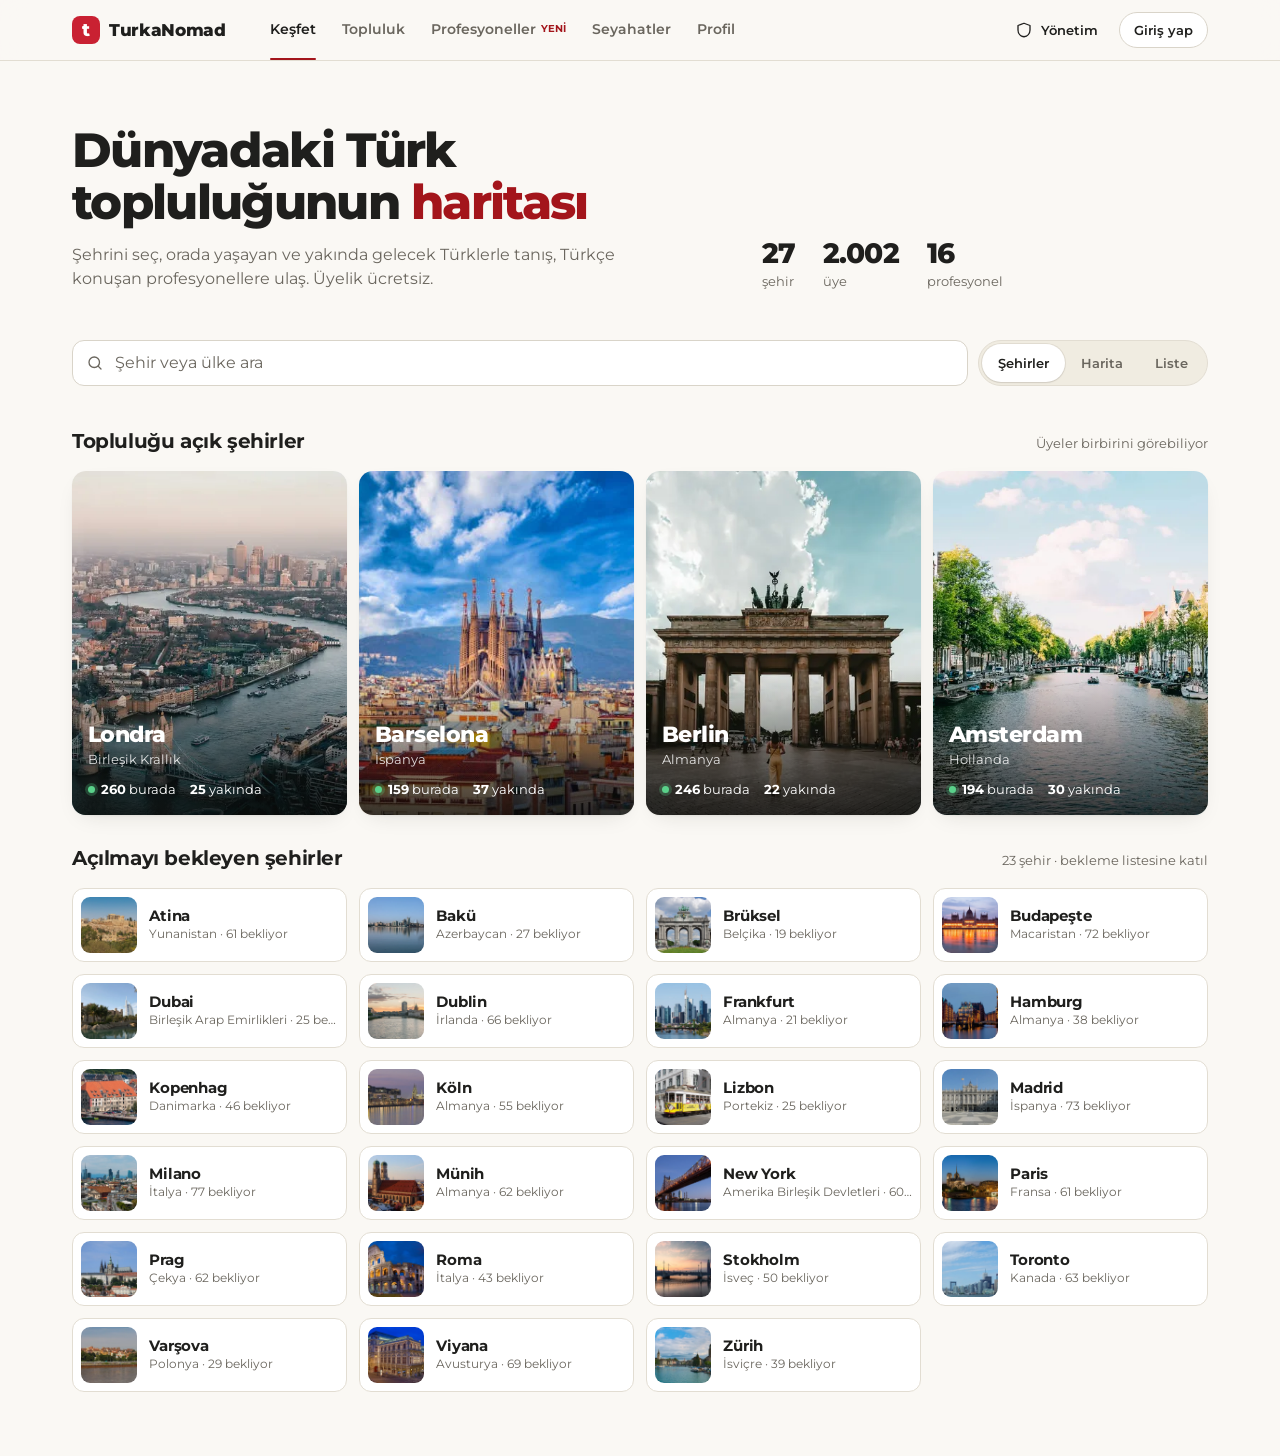
==== demos/turkanomad-com/index.html @ 0848f8f9 "turkanomad.com: polished demo with Profesyoneller tab and Yönetim panel Recaptured the live site (it" ====
<!doctype html>
<html lang="tr">
<head>
<meta charset="UTF-8">
<meta name="viewport" content="width=device-width,initial-scale=1,viewport-fit=cover">
<title>TurkaNomad Demo</title>
<meta name="description" content="Şehrini seç, orada yaşayan ve yakında gelecek Türklerle tanış, Türkçe konuşan profesyonellere ulaş. Üyelik ücretsiz.">
<meta name="theme-color" content="#faf8f4">
<link rel="icon" href="data:image/svg+xml,%3Csvg xmlns='http://www.w3.org/2000/svg' viewBox='0 0 64 64'%3E%3Crect width='64' height='64' rx='16' fill='%23c92132'/%3E%3Ctext x='32' y='47' text-anchor='middle' font-family='Montserrat,Arial,sans-serif' font-weight='800' font-size='44' fill='%23fff'%3Et%3C/text%3E%3C/svg%3E">
<link rel="preconnect" href="https://fonts.googleapis.com">
<link rel="preconnect" href="https://fonts.gstatic.com" crossorigin>
<link href="https://fonts.googleapis.com/css2?family=Montserrat:wght@400;500;600;700;800&display=swap" rel="stylesheet">
<style>
:root{
  --paper:#faf8f4; --paper-2:#f3f0e8; --card:#ffffff; --ink:#1f1f1d; --ink-2:#3a3833;
  --muted:#6a665e; --rule:#e2ddd2; --rule-2:#d9d4c9; --tint:#f0ece1;
  --red:#a3151b; --red-d:#86100f; --red-mark:#c92132; --red-tint:#f7e7e4;
  --ok:#1f6b45; --ok-tint:#e3f1e8; --warn:#8a5a00; --warn-tint:#f8eed6;
  --ease:cubic-bezier(.23,1,.32,1); --r:14px; --r-s:10px;
  --safe-b:env(safe-area-inset-bottom,0px); --safe-t:env(safe-area-inset-top,0px);
  --shadow:0 1px 2px rgba(31,31,29,.05),0 8px 24px -12px rgba(31,31,29,.18);
  color-scheme:light;
}
@media (prefers-color-scheme:dark){:root:not([data-theme="light"]){
  --paper:#171614; --paper-2:#1f1d1a; --card:#232120; --ink:#f3f0e8; --ink-2:#d9d4c9;
  --muted:#a8a296; --rule:#33302b; --rule-2:#403c36; --tint:#2a2723;
  --red:#e2505a; --red-d:#f06a73; --red-mark:#c92132; --red-tint:#3a1d1e;
  --ok:#6fc496; --ok-tint:#1d2e24; --warn:#e4b45a; --warn-tint:#33291a;
  --shadow:0 1px 2px rgba(0,0,0,.3),0 8px 24px -12px rgba(0,0,0,.6); color-scheme:dark;}}
:root[data-theme="dark"]{
  --paper:#171614; --paper-2:#1f1d1a; --card:#232120; --ink:#f3f0e8; --ink-2:#d9d4c9;
  --muted:#a8a296; --rule:#33302b; --rule-2:#403c36; --tint:#2a2723;
  --red:#e2505a; --red-d:#f06a73; --red-tint:#3a1d1e;
  --ok:#6fc496; --ok-tint:#1d2e24; --warn:#e4b45a; --warn-tint:#33291a;
  --shadow:0 1px 2px rgba(0,0,0,.3),0 8px 24px -12px rgba(0,0,0,.6); color-scheme:dark;}

*{box-sizing:border-box}
html{-webkit-text-size-adjust:100%;scroll-padding-top:80px}
body{margin:0;font-family:Montserrat,system-ui,-apple-system,"Segoe UI",sans-serif;font-size:15px;line-height:1.55;
  background:var(--paper);color:var(--ink);-webkit-tap-highlight-color:transparent;font-feature-settings:"tnum" 0}
h1,h2,h3,p,ul,dl,dd,figure{margin:0}
ul{padding:0;list-style:none}
a{color:inherit}
img{display:block;max-width:100%}
button,input,select,textarea{font:inherit;color:inherit}
::selection{background:var(--red);color:#fff}
:focus-visible{outline:2px solid var(--ink);outline-offset:3px;border-radius:6px}
.num{font-variant-numeric:tabular-nums}
.vh{position:absolute!important;width:1px;height:1px;overflow:hidden;clip:rect(0 0 0 0);white-space:nowrap}
.skip{position:absolute;left:8px;top:-60px;background:var(--ink);color:var(--paper);padding:10px 14px;z-index:99;border-radius:8px}
.skip:focus{top:8px}
.wrap{max-width:1200px;margin-inline:auto;padding-inline:16px}
@media (min-width:768px){.wrap{padding-inline:32px}}

/* ---------- top bar ---------- */
.top{position:sticky;top:0;z-index:20;background:color-mix(in srgb,var(--paper) 88%,transparent);
  backdrop-filter:saturate(1.4) blur(12px);-webkit-backdrop-filter:saturate(1.4) blur(12px);border-bottom:1px solid var(--rule);padding-top:var(--safe-t)}
.top .wrap{display:flex;align-items:center;gap:12px;min-height:60px}
.logo{display:flex;align-items:center;gap:9px;text-decoration:none;font-weight:800;letter-spacing:-.02em;font-size:17px}
.mk{display:inline-grid;place-items:center;width:28px;height:28px;border-radius:8px;background:var(--red-mark);color:#fff;font-weight:800;font-size:18px;line-height:1}
.dt-nav{display:none;gap:2px;margin-left:20px}
.dt-nav a{position:relative;padding:8px 12px;text-decoration:none;font-weight:600;font-size:14px;color:var(--muted);border-radius:8px;transition:color .15s,background-color .15s}
.dt-nav a:hover{color:var(--ink);background:var(--tint)}
.dt-nav a.on{color:var(--ink)}
.dt-nav a.on::after{content:"";position:absolute;left:12px;right:12px;bottom:-11px;height:2px;background:var(--red);border-radius:2px}
.dt-nav .new{font-size:10px;font-weight:700;color:var(--red);margin-left:5px;vertical-align:2px}
.top-r{margin-left:auto;display:flex;align-items:center;gap:6px}
@media (min-width:900px){.dt-nav{display:flex}}

/* ---------- buttons ---------- */
.btn{display:inline-flex;align-items:center;justify-content:center;gap:8px;min-height:44px;padding:0 18px;border-radius:999px;
  border:1px solid var(--rule-2);background:var(--card);color:var(--ink);font-weight:600;font-size:14px;text-decoration:none;cursor:pointer;
  transition:transform .16s var(--ease),background-color .15s,border-color .15s,box-shadow .15s;user-select:none;-webkit-user-select:none}
.btn:hover{border-color:var(--ink)}
.btn:active{transform:scale(.97)}
.btn.primary{background:var(--red);border-color:var(--red);color:#fff}
.btn.primary:hover{background:var(--red-d);border-color:var(--red-d)}
.btn.dark{background:var(--ink);border-color:var(--ink);color:var(--paper)}
.btn.ghost{background:transparent;border-color:transparent}
.btn.ghost:hover{background:var(--tint)}
.btn.sm{min-height:36px;padding:0 14px;font-size:13px}
.btn[disabled]{opacity:.5;pointer-events:none}
.btn svg{width:18px;height:18px;flex:none}
.ic{width:20px;height:20px;fill:none;stroke:currentColor;stroke-width:1.75;stroke-linecap:round;stroke-linejoin:round;flex:none}
.link{color:var(--red);font-weight:600;text-decoration:underline;text-decoration-thickness:1px;text-underline-offset:3px}
.admin-pill{display:none}
@media (min-width:600px){.admin-pill{display:inline-flex}}

/* ---------- views ---------- */
main{min-height:calc(100dvh - 60px);padding-bottom:calc(88px + var(--safe-b))}
@media (min-width:900px){main{padding-bottom:64px}}
.view{animation:viewIn .24s var(--ease) both}
@keyframes viewIn{from{opacity:0;transform:translateY(6px)}to{opacity:1;transform:none}}

/* ---------- Keşfet ---------- */
.intro{padding:28px 0 16px}
.intro h1{font-size:clamp(28px,4.4vw,48px);line-height:1.08;letter-spacing:-.035em;font-weight:800;max-width:16ch;text-wrap:balance}
.intro h1 em{font-style:normal;color:var(--red)}
.intro p{margin-top:14px;color:var(--muted);font-size:16px;max-width:52ch}
.intro-row{display:grid;gap:20px;align-items:end}
@media (min-width:900px){.intro{padding:64px 0 36px}.intro-row{grid-template-columns:1.2fr .8fr}}
.stats{display:flex;gap:28px;flex-wrap:wrap}
.stat b{display:block;font-size:28px;font-weight:800;letter-spacing:-.03em;font-variant-numeric:tabular-nums;line-height:1.1}
.stat span{font-size:13px;color:var(--muted)}
.toolbar{position:sticky;top:calc(60px + var(--safe-t));z-index:10;background:var(--paper);padding:12px 0;display:flex;gap:10px;align-items:center;flex-wrap:wrap}
.search{position:relative;flex:1 1 280px}
.search .ic{position:absolute;left:14px;top:50%;transform:translateY(-50%);color:var(--muted);width:18px;height:18px}
.search input,.field input,.field select,.field textarea,.select{width:100%;min-height:46px;border:1px solid var(--rule-2);background:var(--card);border-radius:12px;padding:0 14px;font-size:16px;transition:border-color .15s,box-shadow .15s}
.search input{padding-left:42px}
.search input:focus,.field input:focus,.field select:focus,.field textarea:focus,.select:focus{outline:none;border-color:var(--ink);box-shadow:0 0 0 3px color-mix(in srgb,var(--ink) 12%,transparent)}
.search input::placeholder,.field ::placeholder{color:var(--muted)}
.seg{display:inline-flex;padding:3px;background:var(--tint);border-radius:999px;border:1px solid var(--rule)}
.seg button{border:0;background:transparent;min-height:38px;padding:0 16px;border-radius:999px;font-weight:600;font-size:13px;color:var(--muted);cursor:pointer;transition:color .15s}
.seg button[aria-pressed="true"]{background:var(--card);color:var(--ink);box-shadow:0 1px 2px rgba(0,0,0,.08),0 0 0 1px var(--rule)}
.sec-h{display:flex;flex-wrap:wrap;align-items:baseline;justify-content:space-between;gap:12px;margin:28px 0 14px}
.sec-h h2{font-size:20px;font-weight:700;letter-spacing:-.02em}
.sec-h p{color:var(--muted);font-size:13px}

.grid-open{display:grid;gap:12px;grid-template-columns:repeat(2,minmax(0,1fr))}
@media (max-width:599px){.city h3{font-size:18px}.city .cap{padding:40px 12px 12px}.city .cnt{gap:10px;font-size:12px}}
@media (min-width:1024px){.grid-open{grid-template-columns:repeat(4,1fr)}}
.city{position:relative;display:block;text-decoration:none;border-radius:var(--r);overflow:hidden;background:var(--card);
  box-shadow:var(--shadow);transition:transform .22s var(--ease),box-shadow .22s var(--ease)}
.city .ph{aspect-ratio:4/5;overflow:hidden;background:var(--tint)}
.city img{width:100%;height:100%;object-fit:cover;transition:transform .5s var(--ease)}
.city .cap{position:absolute;inset:auto 0 0 0;padding:56px 16px 16px;color:#fff;
  background:linear-gradient(to top,rgba(10,10,9,.78),rgba(10,10,9,0))}
.city h3{font-size:22px;font-weight:800;letter-spacing:-.025em;line-height:1.1}
.city .cc{font-size:13px;opacity:.85;margin-top:2px}
.city .cnt{display:flex;gap:14px;margin-top:10px;font-size:13px;font-variant-numeric:tabular-nums}
.city .cnt b{font-weight:700}
.dot{display:inline-block;width:7px;height:7px;border-radius:50%;background:#5ad18a;margin-right:6px;vertical-align:1px;box-shadow:0 0 0 3px rgba(90,209,138,.25)}
@media (hover:hover) and (pointer:fine){
  .city:hover{transform:translateY(-2px);box-shadow:0 2px 4px rgba(31,31,29,.06),0 18px 36px -16px rgba(31,31,29,.35)}
  .city:hover img{transform:scale(1.03)}}

.grid-more{display:grid;gap:12px;grid-template-columns:repeat(2,minmax(0,1fr))}
@media (max-width:599px){.grid-more{grid-template-columns:minmax(0,1fr)}}
@media (min-width:768px){.grid-more{grid-template-columns:repeat(3,minmax(0,1fr))}}
@media (min-width:1024px){.grid-more{grid-template-columns:repeat(4,1fr)}}
.mini{display:flex;align-items:center;gap:12px;padding:8px;border-radius:12px;text-decoration:none;background:var(--card);border:1px solid var(--rule);
  transition:border-color .15s,transform .2s var(--ease)}
.mini img{width:56px;height:56px;border-radius:9px;object-fit:cover;flex:none;background:var(--tint)}
.mini b{display:block;font-weight:700;font-size:15px;letter-spacing:-.01em;line-height:1.2}
.mini>div>span{font-size:12px;color:var(--muted);display:block;white-space:nowrap;overflow:hidden;text-overflow:ellipsis}
.mini>div{min-width:0}
@media (hover:hover){.mini:hover{border-color:var(--ink);transform:translateY(-1px)}}
.list-table{width:100%;border-collapse:collapse;font-size:14px}
.list-table th{text-align:left;font-size:12px;color:var(--muted);font-weight:600;padding:10px 12px;border-bottom:1px solid var(--rule)}
.list-table td{padding:12px;border-bottom:1px solid var(--rule);font-variant-numeric:tabular-nums}
.list-table tr[data-href]{cursor:pointer}
.list-table tr[data-href]:hover td{background:var(--tint)}
.mapbox{border-radius:var(--r);border:1px solid var(--rule);background:var(--card);overflow:hidden}
.mapbox svg{width:100%;height:auto;display:block}
.mapbox .pin{cursor:pointer}
.mapbox .pin circle{transition:r .15s}
.empty{padding:40px 24px;text-align:center;border:1px dashed var(--rule-2);border-radius:var(--r);color:var(--muted)}
.empty strong{color:var(--ink);display:block;margin-bottom:6px;font-size:16px}
.empty .btn{margin-top:16px}

/* ---------- City page ---------- */
.back{display:inline-flex;align-items:center;gap:4px;min-height:44px;margin:12px 0 0 -8px;padding:0 8px;border:0;background:none;font-weight:600;cursor:pointer;text-decoration:none;border-radius:8px}
.back:hover{background:var(--tint)}
.c-hero{position:relative;border-radius:var(--r);overflow:hidden;margin-top:8px;aspect-ratio:16/9;max-height:340px;width:100%;background:var(--tint)}
@media (max-width:599px){.c-hero{aspect-ratio:4/3}}
.c-hero img{width:100%;height:100%;object-fit:cover}
.c-hero .cap{position:absolute;inset:auto 0 0 0;padding:72px 20px 20px;color:#fff;background:linear-gradient(to top,rgba(10,10,9,.8),rgba(10,10,9,0))}
.c-hero h1{font-size:clamp(30px,5vw,52px);font-weight:800;letter-spacing:-.035em;line-height:1}
.c-hero p{opacity:.88;margin-top:6px}
.tabs{display:flex;gap:4px;border-bottom:1px solid var(--rule);margin-top:20px;overflow-x:auto;scrollbar-width:none}
.tabs::-webkit-scrollbar{display:none}
.tabs a{position:relative;padding:12px 14px;text-decoration:none;font-weight:600;font-size:14px;color:var(--muted);white-space:nowrap}
.tabs a[aria-current="page"]{color:var(--ink)}
.tabs a[aria-current="page"]::after{content:"";position:absolute;left:14px;right:14px;bottom:-1px;height:2px;background:var(--red)}
.cols{display:grid;gap:24px;margin-top:24px}
@media (min-width:900px){.cols{grid-template-columns:1fr 340px;align-items:start}}
.panel{background:var(--card);border:1px solid var(--rule);border-radius:var(--r);padding:20px}
.panel h2{font-size:17px;font-weight:700;letter-spacing:-.015em;margin-bottom:12px}
.kv{display:grid;grid-template-columns:1fr 1fr;gap:12px}
.kv div{background:var(--paper-2);border-radius:var(--r-s);padding:14px}
.kv b{display:block;font-size:26px;font-weight:800;letter-spacing:-.03em;font-variant-numeric:tabular-nums;line-height:1.1}
.kv span{font-size:12px;color:var(--muted)}
.note{font-size:13px;color:var(--muted);margin-top:12px}

/* ---------- Professionals ---------- */
.p-head{display:grid;gap:16px;padding:32px 0 8px;align-items:end}
@media (min-width:900px){.p-head{grid-template-columns:1fr auto;padding-top:48px}}
.p-head h1{font-size:clamp(28px,4vw,40px);font-weight:800;letter-spacing:-.035em;line-height:1.08;text-wrap:balance}
.p-head p{color:var(--muted);margin-top:10px;max-width:56ch}
.filters{display:grid;gap:10px;grid-template-columns:1fr;padding:16px 0 8px;background:var(--paper);z-index:9}
@media (min-width:768px){.filters{grid-template-columns:220px 1fr;position:sticky;top:calc(60px + var(--safe-t))}}
.select{appearance:none;-webkit-appearance:none;padding-right:40px;cursor:pointer;
  background-image:url("data:image/svg+xml,%3Csvg xmlns='http://www.w3.org/2000/svg' width='20' height='20' viewBox='0 0 24 24' fill='none' stroke='%236a665e' stroke-width='2' stroke-linecap='round'%3E%3Cpath d='m6 9 6 6 6-6'/%3E%3C/svg%3E");
  background-repeat:no-repeat;background-position:right 12px center}
.chips{display:flex;gap:8px;overflow-x:auto;padding:4px 0 10px;scrollbar-width:none;overscroll-behavior-x:contain}
.chips::-webkit-scrollbar{display:none}
.chip{flex:none;min-height:36px;padding:0 14px;border-radius:999px;border:1px solid var(--rule-2);background:var(--card);font-weight:600;font-size:13px;cursor:pointer;color:var(--ink-2);transition:background-color .15s,color .15s,border-color .15s,transform .16s var(--ease)}
.chip:active{transform:scale(.96)}
.chip[aria-pressed="true"]{background:var(--ink);color:var(--paper);border-color:var(--ink)}
.chip .n{opacity:.6;margin-left:4px;font-variant-numeric:tabular-nums}
.result-meta{font-size:13px;color:var(--muted);margin:6px 0 14px}
.pros{display:grid;gap:12px;grid-template-columns:1fr}
@media (min-width:768px){.pros{grid-template-columns:1fr 1fr}}
@media (min-width:1100px){.pros{grid-template-columns:repeat(3,1fr)}}
.pro{display:flex;flex-direction:column;gap:12px;background:var(--card);border:1px solid var(--rule);border-radius:var(--r);padding:18px;
  transition:border-color .15s,transform .22s var(--ease),box-shadow .22s var(--ease);animation:proIn .28s var(--ease) both}
@keyframes proIn{from{opacity:0;transform:translateY(8px)}to{opacity:1;transform:none}}
@media (hover:hover){.pro:hover{border-color:var(--rule-2);transform:translateY(-2px);box-shadow:var(--shadow)}}
.pro-top{display:flex;gap:12px;align-items:flex-start}
.av{width:48px;height:48px;border-radius:50%;flex:none;display:grid;place-items:center;font-weight:700;font-size:16px;color:var(--ink);background:var(--tint);letter-spacing:-.02em}
.pro h3{font-size:16px;font-weight:700;letter-spacing:-.015em;line-height:1.25;overflow-wrap:anywhere}
.pro .cat{font-size:13px;color:var(--muted)}
.badge{display:inline-flex;align-items:center;gap:4px;font-size:11px;font-weight:700;padding:3px 8px;border-radius:999px;background:var(--ok-tint);color:var(--ok);white-space:nowrap}
.badge.warn{background:var(--warn-tint);color:var(--warn)}
.badge.red{background:var(--red-tint);color:var(--red)}
.badge.grey{background:var(--tint);color:var(--muted)}
.badge svg{width:12px;height:12px}
.pro p.hl{font-size:14px;color:var(--ink-2);display:-webkit-box;-webkit-line-clamp:3;-webkit-box-orient:vertical;overflow:hidden;overflow-wrap:anywhere}
.tags{display:flex;flex-wrap:wrap;gap:6px}
.tag{font-size:12px;padding:3px 9px;border-radius:999px;background:var(--paper-2);color:var(--ink-2);border:1px solid var(--rule)}
.pro-foot{display:flex;gap:8px;margin-top:auto;padding-top:4px;flex-wrap:wrap}
.cta-band{margin-top:32px;display:grid;gap:16px;align-items:center;padding:24px;border-radius:var(--r);background:var(--ink);color:var(--paper)}
.cta-band h2{font-size:22px;font-weight:800;letter-spacing:-.025em}
.cta-band p{opacity:.75;margin-top:6px;max-width:52ch}
@media (min-width:768px){.cta-band{grid-template-columns:1fr auto;padding:32px}}

/* ---------- Form ---------- */
.form-wrap{max-width:720px;margin:0 auto}
.form-wrap h1{font-size:clamp(26px,3.6vw,36px);font-weight:800;letter-spacing:-.03em;line-height:1.1;margin-top:8px}
.form-wrap>p{color:var(--muted);margin-top:8px}
.steps{display:flex;gap:6px;margin:20px 0}
.steps i{height:4px;flex:1;border-radius:4px;background:var(--rule);overflow:hidden;position:relative}
.steps i::after{content:"";position:absolute;inset:0;background:var(--red);transform:scaleX(0);transform-origin:left;transition:transform .35s var(--ease)}
.steps i.on::after{transform:scaleX(1)}
form.card{background:var(--card);border:1px solid var(--rule);border-radius:var(--r);padding:20px;display:grid;gap:16px}
@media (min-width:768px){form.card{padding:28px;grid-template-columns:1fr 1fr}}
.field{display:grid;gap:6px}
.field.full{grid-column:1/-1}
.field label,.field legend{font-weight:600;font-size:14px}
.field .hint{font-size:12px;color:var(--muted)}
.field textarea{min-height:96px;padding:12px 14px;resize:vertical;line-height:1.5}
.field .count{font-size:12px;color:var(--muted);text-align:right;font-variant-numeric:tabular-nums}
.field input:user-invalid,.field select:user-invalid,.field textarea:user-invalid{border-color:var(--red)}
.err{font-size:12px;color:var(--red);font-weight:600;display:none}
.field input:user-invalid~.err,.field textarea:user-invalid~.err,.field select:user-invalid~.err{display:block}
fieldset{border:0;padding:0;margin:0}
.check{display:flex;gap:10px;align-items:flex-start;font-size:14px;cursor:pointer}
.check input{width:20px;height:20px;margin:1px 0 0;accent-color:var(--red);flex:none}
.langs{display:flex;flex-wrap:wrap;gap:8px}
.langs label{position:relative}
.langs input{position:absolute;opacity:0;pointer-events:none}
.langs span{display:inline-flex;min-height:36px;align-items:center;padding:0 14px;border-radius:999px;border:1px solid var(--rule-2);font-size:13px;font-weight:600;cursor:pointer;transition:background-color .15s,color .15s}
.langs input:checked+span{background:var(--ink);color:var(--paper);border-color:var(--ink)}
.langs input:focus-visible+span{outline:2px solid var(--ink);outline-offset:2px}
.form-actions{grid-column:1/-1;display:flex;gap:10px;justify-content:space-between;align-items:center;flex-wrap:wrap;border-top:1px solid var(--rule);padding-top:16px}
.done{text-align:center;padding:40px 20px}
.done .tick{width:64px;height:64px;border-radius:50%;background:var(--ok-tint);color:var(--ok);display:grid;place-items:center;margin:0 auto 16px;animation:pop .4s var(--ease) both}
.done .tick svg{width:30px;height:30px}
@keyframes pop{from{transform:scale(.6);opacity:0}to{transform:none;opacity:1}}

/* ---------- Admin ---------- */
.adm{display:grid;gap:0;min-height:calc(100dvh - 60px);grid-template-columns:minmax(0,1fr)}
@media (min-width:900px){.adm{grid-template-columns:240px minmax(0,1fr)}}
.adm-side{border-right:1px solid var(--rule);padding:20px 12px;background:var(--paper-2)}
.adm-side h2{font-size:12px;font-weight:700;color:var(--muted);padding:0 12px 10px}
.adm-side nav{display:flex;flex-direction:column;gap:2px}
.adm-side a{display:flex;align-items:center;gap:10px;padding:9px 12px;border-radius:9px;text-decoration:none;font-weight:600;font-size:14px;color:var(--ink-2);transition:background-color .15s}
.adm-side a:hover{background:var(--tint)}
.adm-side a[aria-current="page"]{background:var(--card);color:var(--ink);box-shadow:0 0 0 1px var(--rule)}
.adm-side a .ic{width:18px;height:18px;color:var(--muted)}
.adm-side a .cnt{margin-left:auto;font-size:11px;font-weight:700;background:var(--red);color:#fff;border-radius:999px;padding:1px 7px;font-variant-numeric:tabular-nums}
@media (max-width:899px){
  .adm-side{border-right:0;border-bottom:1px solid var(--rule);padding:8px 0}
  .adm-side h2{display:none}
  .adm-side nav{flex-direction:row;overflow-x:auto;padding:0 12px;scrollbar-width:none}
  .adm-side nav::-webkit-scrollbar{display:none}
  .adm-side a{white-space:nowrap;flex:none}}
.adm-main{padding:24px 16px 48px;min-width:0;width:100%;max-width:1180px}
@media (min-width:900px){.adm-main{padding:32px 40px 64px}}
.adm-main>header{display:flex;justify-content:space-between;align-items:flex-end;gap:12px;flex-wrap:wrap;margin-bottom:20px}
.adm-main h1{font-size:26px;font-weight:800;letter-spacing:-.03em}
.adm-main header p{color:var(--muted);font-size:14px;margin-top:4px}
.kpis{display:grid;gap:12px;grid-template-columns:1fr 1fr;margin-bottom:24px}
@media (min-width:1100px){.kpis{grid-template-columns:repeat(4,1fr)}}
.kpi{background:var(--card);border:1px solid var(--rule);border-radius:var(--r);padding:16px;text-decoration:none;display:block;transition:border-color .15s}
a.kpi:hover{border-color:var(--ink)}
.kpi span{font-size:13px;color:var(--muted);font-weight:600}
.kpi b{display:block;font-size:30px;font-weight:800;letter-spacing:-.03em;font-variant-numeric:tabular-nums;margin-top:4px;line-height:1.1}
.kpi small{font-size:12px;color:var(--muted)}
.kpi.alert b{color:var(--red)}
.tbl-wrap{background:var(--card);border:1px solid var(--rule);border-radius:var(--r);overflow:auto}
.tbl{width:100%;border-collapse:collapse;font-size:14px;min-width:640px}
.tbl th{text-align:left;font-size:12px;font-weight:600;color:var(--muted);padding:12px 14px;border-bottom:1px solid var(--rule);background:var(--paper-2);position:sticky;top:0;white-space:nowrap}
.tbl td{padding:12px 14px;border-bottom:1px solid var(--rule);vertical-align:top;font-variant-numeric:tabular-nums}
.tbl tr:last-child td{border-bottom:0}
.tbl td.act{white-space:nowrap;text-align:right}
.tbl .who b{display:block;font-weight:700;overflow-wrap:anywhere}
.tbl .who span{font-size:12px;color:var(--muted);overflow-wrap:anywhere}
.tbl .clip{max-width:320px;color:var(--ink-2)}
@media (max-width:699px){
  .tbl{min-width:0}.tbl thead{display:none}.tbl,.tbl tbody,.tbl tr,.tbl td{display:block}
  .tbl tr{padding:14px 16px;border-bottom:1px solid var(--rule)}.tbl tr:last-child{border-bottom:0}
  .tbl td{border:0;padding:2px 0}.tbl td.act{text-align:left;padding-top:10px;display:flex;gap:8px;flex-wrap:wrap}
  .tbl td[style*="right"]{text-align:left!important}.tbl .clip{max-width:none}}
.tbl tr.leaving{animation:rowOut .22s var(--ease) forwards}
@keyframes rowOut{to{opacity:0;transform:translateX(12px)}}
.adm-tools{display:flex;gap:8px;flex-wrap:wrap;margin-bottom:14px}
.adm-tools .search{flex:1 1 240px}
.adm-tools .select{width:auto;min-width:160px}
.two{display:grid;gap:16px}
@media (min-width:1100px){.two{grid-template-columns:1fr 1fr}}
.activity li{display:flex;gap:10px;padding:10px 0;border-bottom:1px solid var(--rule);font-size:14px}
.activity li:last-child{border-bottom:0}
.activity time{color:var(--muted);font-size:12px;margin-left:auto;white-space:nowrap;font-variant-numeric:tabular-nums}
.bar-row{display:grid;grid-template-columns:96px 1fr 36px;gap:10px;align-items:center;font-size:13px;padding:5px 0}
.bar-row i{display:block;height:8px;border-radius:4px;background:var(--tint);overflow:hidden}
.bar-row i b{display:block;height:100%;background:var(--red);border-radius:4px;transform-origin:left;animation:grow .6s var(--ease) both}
@keyframes grow{from{transform:scaleX(0)}}
.bar-row span{text-align:right;font-variant-numeric:tabular-nums;color:var(--muted)}
.switch{position:relative;width:40px;height:24px;flex:none}
.switch input{position:absolute;inset:0;opacity:0;cursor:pointer;margin:0;z-index:1}
.switch i{position:absolute;inset:0;border-radius:999px;background:var(--rule-2);transition:background-color .2s}
.switch i::after{content:"";position:absolute;top:3px;left:3px;width:18px;height:18px;border-radius:50%;background:#fff;box-shadow:0 1px 2px rgba(0,0,0,.2);transition:transform .2s var(--ease)}
.switch input:checked+i{background:var(--ok)}
.switch input:checked+i::after{transform:translateX(16px)}
.switch input:focus-visible+i{outline:2px solid var(--ink);outline-offset:2px}

/* ---------- Bottom nav (mobile) ---------- */
.bnav{position:fixed;inset:auto 0 0 0;z-index:30;display:grid;grid-template-columns:repeat(5,1fr);background:color-mix(in srgb,var(--paper) 92%,transparent);
  backdrop-filter:saturate(1.4) blur(14px);-webkit-backdrop-filter:saturate(1.4) blur(14px);border-top:1px solid var(--rule);padding-bottom:var(--safe-b)}
.bnav a{min-height:58px;display:flex;flex-direction:column;align-items:center;justify-content:center;gap:3px;text-decoration:none;font-size:11px;font-weight:600;color:var(--muted);
  -webkit-touch-callout:none;user-select:none;-webkit-user-select:none;transition:color .15s}
.bnav a .ic{width:22px;height:22px;transition:transform .2s var(--ease)}
.bnav a:active .ic{transform:scale(.9)}
.bnav a.on{color:var(--ink)}
.bnav a.on .ic{color:var(--red)}
@media (min-width:900px){.bnav{display:none}}

/* ---------- Toast & demo banner ---------- */
.toast{position:fixed;left:50%;bottom:calc(76px + var(--safe-b));z-index:50;transform:translate(-50%,12px);opacity:0;pointer-events:none;
  background:var(--ink);color:var(--paper);padding:12px 18px;border-radius:12px;font-weight:600;font-size:14px;box-shadow:0 10px 30px -10px rgba(0,0,0,.4);
  transition:opacity .2s var(--ease),transform .2s var(--ease);max-width:calc(100vw - 32px)}
.toast.show{opacity:1;transform:translate(-50%,0)}
@media (min-width:900px){.toast{bottom:24px}}
.demo-note{font-size:12px;color:var(--muted);padding:10px 0;border-top:1px solid var(--rule);margin-top:40px}

@media (prefers-reduced-motion:reduce){
  *,*::before,*::after{animation-duration:.01ms!important;animation-iteration-count:1!important;transition-duration:.01ms!important;scroll-behavior:auto!important}
}
</style>
</head>
<body>
<a class="skip" href="#main">İçeriğe geç</a>

<header class="top">
  <div class="wrap">
    <a class="logo" href="#/kesfet" aria-label="TurkaNomad ana sayfa"><span class="mk" aria-hidden="true">t</span>TurkaNomad</a>
    <nav class="dt-nav" aria-label="Ana menü">
      <a href="#/kesfet" data-nav="kesfet">Keşfet</a>
      <a href="#/topluluk" data-nav="topluluk">Topluluk</a>
      <a href="#/profesyoneller" data-nav="profesyoneller">Profesyoneller<span class="new">YENİ</span></a>
      <a href="#/seyahatler" data-nav="seyahatler">Seyahatler</a>
      <a href="#/profil" data-nav="profil">Profil</a>
    </nav>
    <div class="top-r">
      <a class="btn sm ghost admin-pill" href="#/yonetim" data-nav="yonetim">
        <svg class="ic" viewBox="0 0 24 24"><path d="M12 3 4 6v6c0 4.5 3.4 8.3 8 9 4.6-.7 8-4.5 8-9V6l-8-3Z"/></svg>Yönetim</a>
      <a class="btn sm" href="#/profil">Giriş yap</a>
    </div>
  </div>
</header>

<main id="main" tabindex="-1"></main>

<nav class="bnav" aria-label="Alt menü">
  <a href="#/kesfet" data-nav="kesfet"><svg class="ic" viewBox="0 0 24 24"><path d="M9 4 3 6v14l6-2 6 2 6-2V4l-6 2-6-2Z"/><path d="M9 4v14M15 6v14"/></svg>Keşfet</a>
  <a href="#/topluluk" data-nav="topluluk"><svg class="ic" viewBox="0 0 24 24"><circle cx="9" cy="8" r="3.5"/><path d="M2.5 20c.6-3.4 3.3-5.5 6.5-5.5s5.9 2.1 6.5 5.5"/><path d="M16 4.6a3.5 3.5 0 0 1 0 6.8M18 14.8c1.9.7 3.2 2.6 3.5 5.2"/></svg>Topluluk</a>
  <a href="#/profesyoneller" data-nav="profesyoneller"><svg class="ic" viewBox="0 0 24 24"><rect x="3" y="7" width="18" height="13" rx="2.5"/><path d="M8.5 7V5.5A1.5 1.5 0 0 1 10 4h4a1.5 1.5 0 0 1 1.5 1.5V7M3 12.5h18"/></svg>Uzmanlar</a>
  <a href="#/seyahatler" data-nav="seyahatler"><svg class="ic" viewBox="0 0 24 24"><path d="M21 3 3 10.5l7 2.5 2.5 7L21 3Z"/><path d="m10 13 4.5-4.5"/></svg>Seyahatler</a>
  <a href="#/profil" data-nav="profil"><svg class="ic" viewBox="0 0 24 24"><circle cx="12" cy="8" r="4"/><path d="M4 21c.8-4 4-6.5 8-6.5s7.2 2.5 8 6.5"/></svg>Profil</a>
</nav>

<div class="toast" role="status" aria-live="polite" id="toast"></div>

<script>
/* ===================== Data ===================== */
const C = (slug,name,cc,lat,lon,open=false)=>({slug,name,cc,lat,lon,open});
const CITIES=[C("london","Londra","GB",51.5074,-.1278,true),C("barcelona","Barselona","ES",41.3874,2.1686,true),C("berlin","Berlin","DE",52.52,13.405,true),C("amsterdam","Amsterdam","NL",52.3676,4.9041,true),
C("munich","Münih","DE",48.1351,11.582),C("frankfurt","Frankfurt","DE",50.1109,8.6821),C("hamburg","Hamburg","DE",53.5511,9.9937),C("cologne","Köln","DE",50.9375,6.9603),C("paris","Paris","FR",48.8566,2.3522),C("vienna","Viyana","AT",48.2082,16.3738),C("zurich","Zürih","CH",47.3769,8.5417),C("brussels","Brüksel","BE",50.8503,4.3517),C("copenhagen","Kopenhag","DK",55.6761,12.5683),C("stockholm","Stokholm","SE",59.3293,18.0686),C("madrid","Madrid","ES",40.4168,-3.7038),C("lisbon","Lizbon","PT",38.7223,-9.1393),C("rome","Roma","IT",41.9028,12.4964),C("milan","Milano","IT",45.4642,9.19),C("dublin","Dublin","IE",53.3498,-6.2603),C("prague","Prag","CZ",50.0755,14.4378),C("warsaw","Varşova","PL",52.2297,21.0122),C("budapest","Budapeşte","HU",47.4979,19.0402),C("athens","Atina","GR",37.9838,23.7275),C("new-york","New York","US",40.7128,-74.006),C("toronto","Toronto","CA",43.6532,-79.3832),C("dubai","Dubai","AE",25.2048,55.2708),C("baku","Bakü","AZ",40.4093,49.8671)];
const REG=new Intl.DisplayNames(["tr"],{type:"region"});
CITIES.forEach(c=>c.country=REG.of(c.cc));
const BY=Object.fromEntries(CITIES.map(c=>[c.slug,c]));
const trCmp=(a,b)=>a.localeCompare(b,"tr");

const CATS=["Hukuk","Göç ve vize","Muhasebe ve vergi","Sağlık","Psikolojik danışmanlık","Emlak ve kiralama","Çeviri","Eğitim ve dil","Finans ve sigorta","İş kurma"];
const LANGS=["Türkçe","İngilizce","Almanca","İspanyolca","Fransızca","Hollandaca","İtalyanca","Arapça"];

/* Demo data. Every person below is fictional; contact links use .example. */
const SEED_PROS=[
 ["p1","Elif Aydın","Hukuk","london","İngiltere'de oturum, Skilled Worker ve aile vizesi başvurularında Türkçe danışmanlık.",["Türkçe","İngilizce"],true],
 ["p2","Murat Kaya","Muhasebe ve vergi","london","Self-employed ve Ltd şirketler için vergi beyannamesi, HMRC yazışmaları.",["Türkçe","İngilizce"],true],
 ["p3","Dr. Zeynep Arslan","Sağlık","london","NHS kaydı ve özel muayene; aile hekimi olarak Türkçe görüşme imkânı.",["Türkçe","İngilizce"],true],
 ["p4","Can Öztürk","Emlak ve kiralama","london","İlk kiralık evini arayanlar için referans, depozito ve sözleşme kontrolü.",["Türkçe","İngilizce"],false],
 ["p5","Selin Yıldız","Psikolojik danışmanlık","berlin","Yurt dışına uyum, yalnızlık ve kariyer geçişleri üzerine online ve yüz yüze seans.",["Türkçe","Almanca","İngilizce"],true],
 ["p6","Burak Demir","Göç ve vize","berlin","Blue Card, Anmeldung ve Ausländerbehörde randevularında adım adım destek.",["Türkçe","Almanca"],true],
 ["p7","Ayşe Çelik","Muhasebe ve vergi","berlin","Freelancer (Freiberufler) kaydı, Steuererklärung ve Finanzamt yazışmaları.",["Türkçe","Almanca"],true],
 ["p8","Deniz Koç","Eğitim ve dil","berlin","A1'den C1'e Almanca dersleri, Goethe ve telc sınavlarına hazırlık.",["Türkçe","Almanca","İngilizce"],false],
 ["p9","Ece Şahin","Hukuk","barcelona","NIE, TIE ve dijital göçebe vizesi; İspanya'da şirket kuruluşu.",["Türkçe","İspanyolca","İngilizce"],true],
 ["p10","Kerem Aksoy","Emlak ve kiralama","barcelona","Eixample ve Gràcia'da kiralık daire arayanlar için yerinde görüşme.",["Türkçe","İspanyolca"],false],
 ["p11","Gizem Erdoğan","Çeviri","barcelona","Yeminli tercüme: diploma, nüfus kaydı ve evlilik belgeleri.",["Türkçe","İspanyolca","İngilizce"],true],
 ["p12","Onur Polat","İş kurma","amsterdam","KvK kaydı, zzp vergi düzeni ve Hollanda'da ilk müşteriyi bulma.",["Türkçe","Hollandaca","İngilizce"],true],
 ["p13","Merve Güneş","Göç ve vize","amsterdam","Highly skilled migrant (kennismigrant) ve 30% ruling başvuruları.",["Türkçe","İngilizce"],true],
 ["p14","Emre Yalçın","Finans ve sigorta","munich","Krankenversicherung seçimi, emeklilik ve Almanya'da banka hesabı.",["Türkçe","Almanca"],true],
 ["p15","İpek Tunç","Psikolojik danışmanlık","paris","Göç sonrası kaygı ve ilişki danışmanlığı; online seans.",["Türkçe","Fransızca"],true],
 ["p16","Barış Kurt","Hukuk","dubai","Golden Visa, serbest bölgede şirket ve kira uyuşmazlıkları.",["Türkçe","İngilizce","Arapça"],true],
].map(([id,name,category,city,headline,langs,verified],i)=>({id,name,category,city,headline,langs,verified,status:"listed",
  website:`https://${slugify(name)}.example`,email:`${slugify(name)}@mail.example`,since:dayOffset(-(20+i*9))}));

const SEED_APPS=[
 {id:"a1",name:"Hakan Bulut",category:"Hukuk",city:"berlin",headline:"Aile birleşimi ve vatandaşlık başvurularında Türkçe avukatlık.",langs:["Türkçe","Almanca"],email:"hakan.bulut@mail.example",website:"https://bulut-law.example",submitted:dayOffset(-1),doc:"Baro kaydı yüklendi"},
 {id:"a2",name:"Nazlı Ekinci",category:"Sağlık",city:"amsterdam",headline:"Huisarts kaydı ve çocuk sağlığı konusunda Türkçe danışmanlık.",langs:["Türkçe","Hollandaca","İngilizce"],email:"nazli.e@mail.example",website:"",submitted:dayOffset(-2),doc:"BIG kaydı yüklendi"},
 {id:"a3",name:"Oğuzhan Tekin-Vanderberghe",category:"Emlak ve kiralama",city:"brussels",headline:"Brüksel'de kiralık ev, depozito garantisi ve taşınma listesi. Avrupa kurumlarında çalışanlar için hızlı süreç.",langs:["Türkçe","Fransızca","İngilizce"],email:"oguzhan.tekin.vanderberghe@mail.example",website:"https://tekin-immo.example",submitted:dayOffset(-3),doc:"Belge yok"},
 {id:"a4",name:"Sena Uçar",category:"Çeviri",city:"london",headline:"Yeminli Türkçe–İngilizce tercüme, apostil yönlendirmesi.",langs:["Türkçe","İngilizce"],email:"sena.ucar@mail.example",website:"",submitted:dayOffset(-5),doc:"Sertifika yüklendi"},
];
const SEED_MEMBERS=[["Ahmet Yılmaz","london","here",true],["Defne Acar","barcelona","here",true],["Tolga Er","berlin","soon",true],["Cansu Ateş","amsterdam","here",false],["Kaan Özkan","london","soon",true],["Melis Doğan","berlin","here",true],["Serkan Bal","munich","here",true],["Irmak Sezer","paris","soon",false],["Berk Tan","dubai","here",true],["Lale Uysal","london","here",true],["Umut Kılıç","barcelona","soon",true],["Ceren Yavuz","amsterdam","here",true]]
 .map(([name,city,state,verified],i)=>({id:"m"+i,name,city,state,verified,status:"active",joined:dayOffset(-(3+i*6))}));
const SEED_REPORTS=[
 {id:"r1",target:"Kaan Özkan",reason:"Profilde ticari reklam ve link paylaşımı",by:"Lale Uysal",city:"london",at:dayOffset(0)},
 {id:"r2",target:"Can Öztürk (profesyonel)",reason:"İlanda yazan ücret ile istenen ücret farklı",by:"Defne Acar",city:"london",at:dayOffset(-1)},
 {id:"r3",target:"Irmak Sezer",reason:"Tekrarlayan mesaj isteği",by:"Melis Doğan",city:"paris",at:dayOffset(-4)},
];
const SEED_ADS=[
 {id:"ad1",headline:"Londra'da Türkçe muhasebe",who:"Murat Kaya",city:"london",placement:"directory",phase:"pending",imp:0,clk:0},
 {id:"ad2",headline:"Berlin'e taşınma rehberi",who:"Burak Demir",city:"berlin",placement:"city_guide",phase:"live",imp:4120,clk:138},
 {id:"ad3",headline:"Barselona'da NIE randevusu",who:"Ece Şahin",city:"barcelona",placement:"directory",phase:"ended",imp:9860,clk:301},
];

function slugify(s){return s.toLocaleLowerCase("tr").normalize("NFD").replace(/[̀-ͯ]/g,"").replace(/ı/g,"i").replace(/dr\. /,"").replace(/[^a-z0-9]+/g,"-").replace(/^-|-$/g,"")}
function dayOffset(d){const t=new Date();t.setDate(t.getDate()+d);return t.toISOString().slice(0,10)}
function fmtDate(s){return new Date(s+"T12:00:00").toLocaleDateString("tr-TR",{day:"numeric",month:"short"})}
function ago(s){const d=Math.round((Date.now()-new Date(s+"T12:00:00"))/864e5);return d<=0?"bugün":d===1?"dün":d+" gün önce"}
/* Deterministic demo counts per city (the live site reads these from tn_atlas_directory_counts). */
function counts(slug){let h=0;for(const ch of slug)h=(h*31+ch.charCodeAt(0))>>>0;const c=BY[slug];const base=c.open?140:18;return{here:base+(h%(c.open?260:70)),soon:Math.round((base+(h>>5)%60)/4)}}

/* ===================== Store ===================== */
const KEY="tn-demo-v2";
function fresh(){return{pros:SEED_PROS,apps:SEED_APPS,members:SEED_MEMBERS,reports:SEED_REPORTS,ads:SEED_ADS,
  open:Object.fromEntries(CITIES.map(c=>[c.slug,c.open])),log:[{t:"Sistem",m:"Demo verisi yüklendi",at:dayOffset(0)}],myApp:null}}
let S;
try{S=JSON.parse(localStorage.getItem(KEY))||fresh()}catch{S=fresh()}
function save(){try{localStorage.setItem(KEY,JSON.stringify(S))}catch{}}
function log(m){S.log.unshift({t:"Yönetici",m,at:dayOffset(0)});S.log=S.log.slice(0,30);save()}
const viewPrefs={view:"grid"};
try{viewPrefs.view=localStorage.getItem("tn-view")||"grid"}catch{}

/* ===================== Helpers ===================== */
const $=(s,r=document)=>r.querySelector(s), $$=(s,r=document)=>[...r.querySelectorAll(s)];
const esc=s=>String(s??"").replace(/[&<>"']/g,c=>({"&":"&amp;","<":"&lt;",">":"&gt;",'"':"&quot;","'":"&#39;"})[c]);
const norm=s=>String(s||"").toLocaleLowerCase("tr").normalize("NFD").replace(/[̀-ͯ]/g,"").replace(/ı/g,"i");
const img=(slug,cls="",eager=false)=>`<img src="img/${slug}.webp" alt="" width="720" height="480" ${eager?'fetchpriority="high"':'loading="lazy"'} decoding="async" class="${cls}">`;
const initials=n=>n.replace(/^Dr\. /,"").split(/\s+/).map(w=>w[0]).slice(0,2).join("").toLocaleUpperCase("tr");
const I={
 check:'<svg viewBox="0 0 24 24" fill="none" stroke="currentColor" stroke-width="2.5" stroke-linecap="round" stroke-linejoin="round"><path d="m5 12.5 4.5 4.5L19 7.5"/></svg>',
 search:'<svg class="ic" viewBox="0 0 24 24"><circle cx="11" cy="11" r="7"/><path d="m20 20-3.5-3.5"/></svg>',
 back:'<svg class="ic" viewBox="0 0 24 24"><path d="m15 18-6-6 6-6"/></svg>',
 ext:'<svg class="ic" viewBox="0 0 24 24"><path d="M14 4h6v6M20 4l-9 9M18 14v5a1 1 0 0 1-1 1H5a1 1 0 0 1-1-1V7a1 1 0 0 1 1-1h5"/></svg>',
 mail:'<svg class="ic" viewBox="0 0 24 24"><rect x="3" y="5" width="18" height="14" rx="2.5"/><path d="m4 7 8 6 8-6"/></svg>',
 plus:'<svg class="ic" viewBox="0 0 24 24"><path d="M12 5v14M5 12h14"/></svg>',
 grid:'<svg class="ic" viewBox="0 0 24 24"><rect x="4" y="4" width="7" height="7" rx="1.5"/><rect x="13" y="4" width="7" height="7" rx="1.5"/><rect x="4" y="13" width="7" height="7" rx="1.5"/><rect x="13" y="13" width="7" height="7" rx="1.5"/></svg>',
 inbox:'<svg class="ic" viewBox="0 0 24 24"><path d="M3 13h5l1.5 3h5L16 13h5"/><path d="M5.5 5h13L21 13v5a1.5 1.5 0 0 1-1.5 1.5h-15A1.5 1.5 0 0 1 3 18v-5l2.5-8Z"/></svg>',
 brief:'<svg class="ic" viewBox="0 0 24 24"><rect x="3" y="7" width="18" height="13" rx="2.5"/><path d="M8.5 7V5.5A1.5 1.5 0 0 1 10 4h4a1.5 1.5 0 0 1 1.5 1.5V7"/></svg>',
 users:'<svg class="ic" viewBox="0 0 24 24"><circle cx="9" cy="8" r="3.5"/><path d="M2.5 20c.6-3.4 3.3-5.5 6.5-5.5s5.9 2.1 6.5 5.5M16 4.6a3.5 3.5 0 0 1 0 6.8M18 14.8c1.9.7 3.2 2.6 3.5 5.2"/></svg>',
 flag:'<svg class="ic" viewBox="0 0 24 24"><path d="M5 21V4M5 4h11l-2 4 2 4H5"/></svg>',
 mega:'<svg class="ic" viewBox="0 0 24 24"><path d="M4 10v4a1 1 0 0 0 1 1h3l6 4V5L8 9H5a1 1 0 0 0-1 1ZM18 9a4 4 0 0 1 0 6"/></svg>',
 pin:'<svg class="ic" viewBox="0 0 24 24"><path d="M12 21s-7-6.2-7-11.5A7 7 0 0 1 19 9.5C19 14.8 12 21 12 21Z"/><circle cx="12" cy="9.5" r="2.5"/></svg>',
};
let toastT;
function toast(m){const t=$("#toast");t.textContent=m;t.classList.add("show");clearTimeout(toastT);toastT=setTimeout(()=>t.classList.remove("show"),2600)}

/* ===================== Router ===================== */
const main=$("#main");
function route(){
  const [r="kesfet",a,b]=location.hash.replace(/^#\/?/,"").split("?")[0].split("/");
  const navKey=r==="sehir"?(a&&b==="profesyoneller"?"profesyoneller":"kesfet"):r;
  $$("[data-nav]").forEach(el=>el.classList.toggle("on",el.dataset.nav===navKey));
  $$("[data-nav]").forEach(el=>el.dataset.nav===navKey?el.setAttribute("aria-current","page"):el.removeAttribute("aria-current"));
  const views={kesfet:vKesfet,sehir:()=>vCity(a,b),profesyoneller:()=>a==="kayit"?vSignup():vPros(a),topluluk:vTopluluk,seyahatler:vSeyahat,profil:vProfil,yonetim:()=>vAdmin(a||"genel")};
  const fn=views[r]; if(!fn){location.replace("#/kesfet");return}
  main.innerHTML=`<div class="view">${fn()}</div>`;
  (afterRender[r]||(()=>{}))(a,b);
  const nextTitle={kesfet:"Keşfet",sehir:BY[a]?.name,profesyoneller:"Profesyoneller",topluluk:"Topluluk",seyahatler:"Seyahatler",profil:"Profil",yonetim:"Yönetim"}[r];
  document.title=(nextTitle?nextTitle+" · ":"")+"TurkaNomad";
}
addEventListener("hashchange",()=>{route();scrollTo({top:0})});
const afterRender={};

/* ===================== Keşfet ===================== */
function vKesfet(){
  const open=CITIES.filter(c=>S.open[c.slug]), rest=CITIES.filter(c=>!S.open[c.slug]).sort((x,y)=>trCmp(x.name,y.name));
  const total=CITIES.reduce((s,c)=>s+counts(c.slug).here,0), pros=S.pros.filter(p=>p.status==="listed").length;
  return `<section class="wrap">
    <div class="intro intro-row">
      <div><h1>Dünyadaki Türk topluluğunun <em>haritası</em></h1>
      <p>Şehrini seç, orada yaşayan ve yakında gelecek Türklerle tanış, Türkçe konuşan profesyonellere ulaş. Üyelik ücretsiz.</p></div>
      <div class="stats" aria-label="Topluluk özeti">
        <div class="stat"><b class="num">${CITIES.length}</b><span>şehir</span></div>
        <div class="stat"><b class="num">${total.toLocaleString("tr-TR")}</b><span>üye</span></div>
        <div class="stat"><b class="num">${pros}</b><span>profesyonel</span></div>
      </div>
    </div>
    <div class="toolbar">
      <label class="search"><span class="vh">Şehir veya ülke ara</span>${I.search}<input id="q" type="search" placeholder="Şehir veya ülke ara" autocomplete="off" enterkeyhint="search"></label>
      <div class="seg" role="group" aria-label="Görünüm">
        <button type="button" data-v="grid" aria-pressed="${viewPrefs.view==="grid"}">Şehirler</button>
        <button type="button" data-v="map" aria-pressed="${viewPrefs.view==="map"}">Harita</button>
        <button type="button" data-v="list" aria-pressed="${viewPrefs.view==="list"}">Liste</button>
      </div>
    </div>
    <div id="cityOut">${cityOut(open,rest,"")}</div>
  </section>`;
}
function cityOut(open,rest,q){
  const m=c=>!q||norm(c.name+" "+c.country+" "+c.slug).includes(q);
  const o=open.filter(m), r=rest.filter(m);
  if(!o.length&&!r.length)return `<div class="empty"><strong>“${esc(q)}” için şehir bulunamadı.</strong>Şehrin listede yoksa Profil sayfasından önerebilirsin.</div>`;
  const v=viewPrefs.view;
  if(v==="list"){
    const all=[...o,...r];
    return `<div class="tbl-wrap" style="margin-top:8px"><table class="list-table"><thead><tr><th>Şehir</th><th>Ülke</th><th style="text-align:right">Burada</th><th style="text-align:right">Yakında</th></tr></thead><tbody>
    ${all.map(c=>{const n=counts(c.slug);return `<tr data-href="#/sehir/${c.slug}"><td><a href="#/sehir/${c.slug}" style="font-weight:700;text-decoration:none">${esc(c.name)}</a>${S.open[c.slug]?' <span class="badge" style="margin-left:6px">Açık</span>':""}</td><td>${esc(c.country)}</td><td style="text-align:right">${n.here}</td><td style="text-align:right">${n.soon}</td></tr>`}).join("")}
    </tbody></table></div>`;
  }
  if(v==="map")return mapSVG([...o,...r]);
  return `${o.length?`<div class="sec-h"><h2>Topluluğu açık şehirler</h2><p>Üyeler birbirini görebiliyor</p></div>
    <div class="grid-open">${o.map((c,i)=>{const n=counts(c.slug);return `<a class="city" href="#/sehir/${c.slug}"><div class="ph">${img(c.slug,"",i<4)}</div>
      <div class="cap"><h3>${esc(c.name)}</h3><div class="cc">${esc(c.country)}</div>
      <div class="cnt"><span><span class="dot"></span><b>${n.here}</b> burada</span><span><b>${n.soon}</b> yakında</span></div></div></a>`}).join("")}</div>`:""}
    ${r.length?`<div class="sec-h"><h2>Açılmayı bekleyen şehirler</h2><p>${r.length} şehir · bekleme listesine katıl</p></div>
    <div class="grid-more">${r.map(c=>{const n=counts(c.slug);return `<a class="mini" href="#/sehir/${c.slug}">${img(c.slug)}<div><b>${esc(c.name)}</b><span>${esc(c.country)} · <span class="num">${n.here}</span> bekliyor</span></div></a>`}).join("")}</div>`:""}`;
}
function mapSVG(list){
  const W=1000,H=520,x=lon=>(lon+80)/140*W,y=lat=>(62-lat)/42*H; // Europe-centred window, NY/Toronto/Dubai/Baku clamped in
  const cx=c=>Math.max(24,Math.min(W-24,x(c.lon))), cy=c=>Math.max(24,Math.min(H-24,y(c.lat)));
  return `<div class="mapbox" style="margin-top:8px"><svg viewBox="0 0 ${W} ${H}" role="img" aria-label="Şehir haritası">
    <rect width="${W}" height="${H}" fill="var(--paper-2)"/>
    ${Array.from({length:9},(_,i)=>`<line x1="0" x2="${W}" y1="${i*65}" y2="${i*65}" stroke="var(--rule)" stroke-width="1"/>`).join("")}
    ${Array.from({length:15},(_,i)=>`<line y1="0" y2="${H}" x1="${i*72}" x2="${i*72}" stroke="var(--rule)" stroke-width="1"/>`).join("")}
    ${list.map(c=>{const n=counts(c.slug),r=Math.max(5,Math.min(18,Math.sqrt(n.here)*1.1)),o=S.open[c.slug];
      return `<a class="pin" href="#/sehir/${c.slug}"><circle cx="${cx(c)}" cy="${cy(c)}" r="${r}" fill="${o?"var(--red)":"var(--muted)"}" fill-opacity="${o?.85:.45}"/>
      <text x="${cx(c)}" y="${cy(c)-r-6}" text-anchor="middle" font-size="13" font-weight="700" fill="var(--ink)">${esc(c.name)}</text></a>`}).join("")}
  </svg></div>`;
}
afterRender.kesfet=()=>{
  const open=CITIES.filter(c=>S.open[c.slug]), rest=CITIES.filter(c=>!S.open[c.slug]).sort((x,y)=>trCmp(x.name,y.name));
  const q=$("#q"),out=$("#cityOut");
  q.addEventListener("input",()=>{out.innerHTML=cityOut(open,rest,norm(q.value.trim()))});
  $$(".seg button").forEach(b=>b.addEventListener("click",()=>{viewPrefs.view=b.dataset.v;try{localStorage.setItem("tn-view",b.dataset.v)}catch{}
    $$(".seg button").forEach(x=>x.setAttribute("aria-pressed",x===b));out.innerHTML=cityOut(open,rest,norm(q.value.trim()))}));
  out.addEventListener("click",e=>{const tr=e.target.closest("tr[data-href]");if(tr&&!e.target.closest("a"))location.hash=tr.dataset.href});
};

/* ===================== City ===================== */
function vCity(slug,sub){
  const c=BY[slug]; if(!c)return `<div class="wrap"><div class="empty" style="margin-top:40px"><strong>Şehir bulunamadı.</strong><a class="btn" href="#/kesfet">Şehirlere dön</a></div></div>`;
  const n=counts(slug), pros=S.pros.filter(p=>p.city===slug&&p.status==="listed"), tab=sub||"rehber";
  const t=(k,l)=>`<a href="#/sehir/${slug}${k==="rehber"?"":"/"+k}" ${tab===k?'aria-current="page"':""}>${l}</a>`;
  return `<div class="wrap">
    <a class="back" href="#/kesfet">${I.back}Şehirler</a>
    <div class="c-hero">${img(slug,"",true)}<div class="cap"><h1>${esc(c.name)}</h1><p>${esc(c.country)}${S.open[slug]?" · topluluk açık":" · açılmayı bekliyor"}</p></div></div>
    <nav class="tabs" aria-label="${esc(c.name)} bölümleri">${t("rehber","Rehber")}${t("profesyoneller",`Profesyoneller (${pros.length})`)}${t("etkinlikler","Etkinlikler")}</nav>
    ${tab==="profesyoneller"?`<div style="margin-top:20px">${prosGrid(pros,c)}</div>`:tab==="etkinlikler"?`<div class="empty" style="margin-top:24px"><strong>${esc(c.name)} için yaklaşan etkinlik yok.</strong>Atölye, konuşma ve kültür programları onaylandıkça burada görünür.</div>`:
    `<div class="cols">
      <div class="panel"><h2>Topluluk</h2>
        <div class="kv"><div><b>${n.here}</b><span>son 45 günde “Buradayım” diyen</span></div><div><b>${n.soon}</b><span>önümüzdeki 30 günde gelecek</span></div></div>
        <p class="note">Bu iki grup ayrıdır ve toplanmaz. Misafirler yalnızca anonim toplamları görür; 5 kişiden küçük gruplar gösterilmez.</p>
        <div style="display:flex;gap:8px;flex-wrap:wrap;margin-top:16px"><a class="btn primary" href="#/profil">Buradayım</a><a class="btn" href="#/seyahatler">Gelme planı ekle</a></div>
      </div>
      <aside class="panel"><h2>Türkçe konuşan profesyoneller</h2>
        ${pros.length?`<ul>${pros.slice(0,3).map(p=>`<li style="display:flex;gap:10px;align-items:center;padding:8px 0;border-bottom:1px solid var(--rule)"><span class="av" style="width:36px;height:36px;font-size:13px">${initials(p.name)}</span><div style="min-width:0"><b style="display:block;font-size:14px">${esc(p.name)}</b><span style="font-size:12px;color:var(--muted)">${esc(p.category)}</span></div></li>`).join("")}</ul>
        <a class="btn" style="margin-top:14px;width:100%" href="#/sehir/${slug}/profesyoneller">Tümünü gör (${pros.length})</a>`:
        `<p style="color:var(--muted);font-size:14px">${esc(c.name)} için henüz listelenmiş profesyonel yok.</p><a class="btn" style="margin-top:14px;width:100%" href="#/profesyoneller/kayit?city=${slug}">${I.plus}Profesyonel olarak kaydol</a>`}
      </aside>
    </div>`}
    <p class="demo-note">Demo: sayılar ve kişiler örnek veridir.</p>
  </div>`;
}

/* ===================== Professionals ===================== */
let proFilter={city:"",cat:"",q:""};
function vPros(slug){
  proFilter.city=slug&&BY[slug]?slug:"";
  const cityOpts=CITIES.slice().sort((a,b)=>trCmp(a.name,b.name)).map(c=>{const k=S.pros.filter(p=>p.city===c.slug&&p.status==="listed").length;return `<option value="${c.slug}" ${proFilter.city===c.slug?"selected":""}>${esc(c.name)}${k?` (${k})`:""}</option>`}).join("");
  return `<section class="wrap">
    <div class="p-head"><div><h1>Türkçe konuşan profesyoneller</h1>
      <p>Avukat, muhasebeci, doktor, danışman: yaşadığın şehirde seni anlayan birini bul. Her kayıt yayına girmeden önce ekibimiz tarafından kontrol edilir.</p></div>
      <a class="btn primary" href="#/profesyoneller/kayit">${I.plus}Profesyonel olarak kaydol</a></div>
    <div class="filters">
      <label><span class="vh">Şehir</span><select class="select" id="fCity"><option value="">Tüm şehirler</option>${cityOpts}</select></label>
      <label class="search"><span class="vh">İsim veya konu ara</span>${I.search}<input id="fQ" type="search" placeholder="İsim veya konu ara (ör. vize, vergi)" value="${esc(proFilter.q)}" enterkeyhint="search"></label>
    </div>
    <div class="chips" id="fCats" role="group" aria-label="Uzmanlık alanı"></div>
    <div id="proOut"></div>
    <div class="cta-band"><div><h2>Kendi şehrinde Türkçe hizmet mi veriyorsun?</h2><p>Kayıt ücretsiz. Mesleğini ve iletişim bilgini ekle; onaylandığında şehrinin profesyoneller listesinde görünürsün.</p></div>
      <a class="btn primary" href="#/profesyoneller/kayit">Başvuruyu başlat</a></div>
    <p class="demo-note">Demo: listelenen kişiler örnek veridir, iletişim adresleri .example alan adındadır.</p>
  </section>`;
}
function prosGrid(list,city){
  if(!list.length)return `<div class="empty"><strong>${city?esc(city.name)+" için":"Bu filtrede"} henüz listelenmiş profesyonel yok.</strong>Liste yine de burada; yeni profesyoneller onaylandıkça görünür.<br><a class="btn" href="#/profesyoneller/kayit${city?"?city="+city.slug:""}">${I.plus}Profesyonel olarak kaydol</a></div>`;
  return `<ul class="pros">${list.map((p,i)=>`<li class="pro" style="animation-delay:${Math.min(i,8)*30}ms">
    <div class="pro-top"><span class="av" aria-hidden="true">${initials(p.name)}</span>
      <div style="min-width:0;flex:1"><h3>${esc(p.name)}</h3><div class="cat">${esc(p.category)} · ${esc(BY[p.city]?.name||p.city)}</div></div>
      ${p.verified?`<span class="badge" title="Belgesi kontrol edildi">${I.check}Doğrulandı</span>`:""}</div>
    <p class="hl">${esc(p.headline)}</p>
    <div class="tags">${p.langs.map(l=>`<span class="tag">${esc(l)}</span>`).join("")}</div>
    <div class="pro-foot"><a class="btn sm dark" href="mailto:${esc(p.email)}">${I.mail}İletişime geç</a>${p.website?`<a class="btn sm" href="${esc(p.website)}" target="_blank" rel="noopener nofollow">${I.ext}Web sitesi</a>`:""}</div>
  </li>`).join("")}</ul>`;
}
afterRender.profesyoneller=(a)=>{
  if(a==="kayit"){signupAfter();return}
  const draw=()=>{
    const base=S.pros.filter(p=>p.status==="listed"&&(!proFilter.city||p.city===proFilter.city));
    const q=norm(proFilter.q);
    const bq=base.filter(p=>!q||norm(p.name+" "+p.category+" "+p.headline+" "+(BY[p.city]?.name||"")).includes(q));
    const cc=Object.fromEntries(CATS.map(c=>[c,bq.filter(p=>p.category===c).length]));
    $("#fCats").innerHTML=`<button class="chip" type="button" data-c="" aria-pressed="${!proFilter.cat}">Tümü<span class="n">${bq.length}</span></button>`+
      CATS.filter(c=>cc[c]||proFilter.cat===c).map(c=>`<button class="chip" type="button" data-c="${esc(c)}" aria-pressed="${proFilter.cat===c}">${esc(c)}<span class="n">${cc[c]}</span></button>`).join("");
    const list=bq.filter(p=>!proFilter.cat||p.category===proFilter.cat).sort((x,y)=>(y.verified-x.verified)||trCmp(x.name,y.name));
    const cityName=proFilter.city?BY[proFilter.city].name:"tüm şehirlerde";
    $("#proOut").innerHTML=`<p class="result-meta" aria-live="polite"><span class="num">${list.length}</span> profesyonel · ${esc(cityName)}</p>`+prosGrid(list,proFilter.city?BY[proFilter.city]:null);
  };
  $("#fCity").addEventListener("change",e=>{proFilter.city=e.target.value;proFilter.cat="";history.replaceState(null,"","#/profesyoneller"+(proFilter.city?"/"+proFilter.city:""));draw()});
  $("#fQ").addEventListener("input",e=>{proFilter.q=e.target.value;draw()});
  $("#fCats").addEventListener("click",e=>{const b=e.target.closest(".chip");if(!b)return;proFilter.cat=b.dataset.c;draw()});
  draw();
};
afterRender.sehir=()=>{};

/* ===================== Sign-up ===================== */
function vSignup(){
  if(S.myApp){const a=S.myApp;const st=a.status==="pending"?["İncelemede","warn","Başvurun ekibimize ulaştı. Genellikle 2 iş günü içinde e-postayla dönüş yapıyoruz."]:a.status==="approved"?["Yayında","","Başvurun onaylandı; artık "+(BY[a.city]?.name)+" listesinde görünüyorsun."]:["Reddedildi","red","Neden: "+(a.reason||"belirtilmedi")+". Bilgilerini düzeltip yeniden başvurabilirsin."];
    return `<section class="wrap"><div class="form-wrap"><a class="back" href="#/profesyoneller">${I.back}Profesyoneller</a>
    <div class="panel done"><div class="tick">${I.check}</div><h1 style="font-size:24px">Başvurun alındı</h1>
      <p style="color:var(--muted);margin-top:8px">${esc(st[2])}</p>
      <p style="margin-top:16px"><span class="badge ${st[1]}">${st[0]}</span></p>
      <dl style="text-align:left;margin:24px auto 0;max-width:360px;display:grid;grid-template-columns:auto 1fr;gap:6px 16px;font-size:14px">
        <dt style="color:var(--muted)">Ad</dt><dd>${esc(a.name)}</dd><dt style="color:var(--muted)">Alan</dt><dd>${esc(a.category)}</dd><dt style="color:var(--muted)">Şehir</dt><dd>${esc(BY[a.city]?.name)}</dd></dl>
      <div style="display:flex;gap:8px;justify-content:center;margin-top:24px;flex-wrap:wrap"><a class="btn" href="#/profesyoneller">Listeye dön</a>
      ${a.status!=="pending"?`<button class="btn" type="button" id="reApply">Yeni başvuru</button>`:`<a class="btn dark" href="#/yonetim/basvurular">Yönetimde gör (demo)</a>`}</div>
    </div></div></section>`}
  const pre=new URLSearchParams(location.hash.split("?")[1]||"").get("city")||"";
  return `<section class="wrap"><div class="form-wrap">
    <a class="back" href="#/profesyoneller">${I.back}Profesyoneller</a>
    <h1>Profesyonel olarak kaydol</h1>
    <p>Kayıt ücretsiz. Başvurun incelendikten sonra seçtiğin şehrin listesinde görünürsün.</p>
    <div class="steps" aria-hidden="true"><i class="on"></i><i id="st2"></i><i id="st3"></i></div>
    <form class="card" id="sf" novalidate>
      <div class="field"><label for="sName">Ad soyad</label><input id="sName" name="name" required minlength="3" maxlength="80" autocomplete="name"><span class="err">Ad ve soyadını yaz.</span></div>
      <div class="field"><label for="sEmail">E-posta</label><input id="sEmail" name="email" type="email" required autocomplete="email" inputmode="email"><span class="err">Geçerli bir e-posta adresi yaz.</span></div>
      <div class="field"><label for="sCat">Uzmanlık alanı</label><select id="sCat" name="category" class="select" required><option value="">Seç</option>${CATS.map(c=>`<option>${esc(c)}</option>`).join("")}</select><span class="err">Bir alan seç.</span></div>
      <div class="field"><label for="sCity">Hizmet verdiğin şehir</label><select id="sCity" name="city" class="select" required><option value="">Seç</option>${CITIES.slice().sort((a,b)=>trCmp(a.name,b.name)).map(c=>`<option value="${c.slug}" ${pre===c.slug?"selected":""}>${esc(c.name)}</option>`).join("")}</select><span class="err">Bir şehir seç.</span></div>
      <div class="field full"><label for="sHl">Kısa tanıtım</label><textarea id="sHl" name="headline" required minlength="20" maxlength="160" placeholder="Ör. Berlin'de Blue Card ve aile birleşimi başvurularında Türkçe danışmanlık."></textarea><span class="err">En az 20 karakter yaz.</span><span class="count"><span id="hlN">0</span>/160</span></div>
      <fieldset class="field full"><legend>Konuştuğun diller</legend><div class="langs">${LANGS.map((l,i)=>`<label><input type="checkbox" name="langs" value="${l}" ${i===0?"checked":""}><span>${l}</span></label>`).join("")}</div></fieldset>
      <div class="field"><label for="sWeb">Web sitesi <span class="hint">(isteğe bağlı)</span></label><input id="sWeb" name="website" type="url" placeholder="https://" inputmode="url"><span class="err">Adres https:// ile başlamalı.</span></div>
      <div class="field"><label for="sDoc">Mesleki belge <span class="hint">(isteğe bağlı)</span></label><input id="sDoc" name="doc" type="file" accept=".pdf,image/*" style="padding-top:10px"><span class="hint">Baro, oda veya sertifika kaydı “Doğrulandı” rozeti için.</span></div>
      <label class="check full" style="grid-column:1/-1"><input type="checkbox" name="ok" required><span>Bilgilerimin doğru olduğunu ve <a class="link" href="#/profil">profesyonel listeleme kurallarını</a> kabul ediyorum.</span></label>
      <div class="form-actions"><span class="hint" style="font-size:13px;color:var(--muted)">Başvurular genellikle 2 iş günü içinde incelenir.</span><button class="btn primary" type="submit">Başvuruyu gönder</button></div>
    </form>
  </div></section>`;
}
function signupAfter(){
  const re=$("#reApply"); if(re)re.addEventListener("click",()=>{S.myApp=null;save();route()});
  const f=$("#sf"); if(!f)return;
  const hl=$("#sHl"),n=$("#hlN");hl.addEventListener("input",()=>{n.textContent=hl.value.length});
  const prog=()=>{const filled=["name","email","category","city"].filter(k=>f.elements[k].value).length;$("#st2").classList.toggle("on",filled>=4);$("#st3").classList.toggle("on",filled>=4&&hl.value.length>=20&&f.elements.ok.checked)};
  f.addEventListener("input",prog);f.addEventListener("change",prog);
  f.addEventListener("submit",e=>{e.preventDefault();
    if(!f.checkValidity()){f.reportValidity();$$(":invalid",f)[0]?.focus();return}
    const fd=new FormData(f);
    const app={id:"a"+Date.now(),name:fd.get("name").trim(),email:fd.get("email").trim(),category:fd.get("category"),city:fd.get("city"),headline:fd.get("headline").trim(),
      langs:fd.getAll("langs"),website:fd.get("website").trim(),submitted:dayOffset(0),doc:fd.get("doc")?.name?"Belge yüklendi":"Belge yok",mine:true};
    if(!app.langs.length)app.langs=["Türkçe"];
    S.apps.unshift(app);S.myApp={...app,status:"pending"};save();toast("Başvurun gönderildi");route();scrollTo({top:0});
  });
}

/* ===================== Other tabs (live copy) ===================== */
function vTopluluk(){
  const c=BY.barcelona,n=counts("barcelona");
  return `<section class="wrap" style="max-width:760px"><div class="p-head"><div><h1>${esc(c.name)} topluluğu</h1><p>${esc(c.country)} · şehrini Keşfet sekmesinden değiştirebilirsin.</p></div></div>
    <div class="kv" style="margin-top:16px"><div><b>${n.here}</b><span>Son 45 gün içinde “Buradayım” diye onaylayanlar</span></div><div><b>${n.soon}</b><span>Önümüzdeki 30 gün içinde gelmeyi planlayanlar</span></div></div>
    <p class="note">Bu iki grup ayrıdır ve toplanmaz: planlayan biri onay vermeden “burada” sayılmaz. Bir kişi her grupta en fazla bir kez görünür.</p>
    <div class="panel" style="margin-top:20px"><h2>Kimleri görmek için üye girişi yap</h2><p style="color:var(--muted);font-size:14px">Misafirler yalnızca anonim toplamları görür; küçük gruplar (5 kişiden az) hiç gösterilmez. Kimlikler yalnızca e-postasını doğrulamış üyelere, kendi isteğiyle paylaşanlar için açılır.</p>
    <a class="btn primary" style="margin-top:16px" href="#/profil">Giriş yap / Üye ol</a></div></section>`;
}
function vSeyahat(){return `<section class="wrap" style="max-width:760px"><div class="p-head"><div><h1>Planlarını yalnızca sen yönetirsin</h1>
  <p>Gideceğin şehri ve tarihleri ekle. İstersen o şehirdeki doğrulanmış üyeler “Yakında gelecek” listesinde seni görür; istemezsen plan sana özel kalır.</p></div></div>
  <a class="btn primary" style="margin-top:20px" href="#/profil">Giriş yap / Üye ol</a></section>`}
function vProfil(){return `<section class="wrap" style="max-width:760px"><div class="p-head"><div><h1>TurkaNomad ücretsiz</h1>
  <p>Üye ol, şehrini seç, kimlerin görebileceğini kendin belirle. Kayıt için gerçek adın ve soyadın, e-posta doğrulaman yeterli.</p></div></div>
  <div style="display:flex;gap:8px;flex-wrap:wrap;margin-top:20px"><a class="btn primary" href="#/profil">Giriş yap / Üye ol</a><a class="btn" href="#/profesyoneller/kayit">Profesyonel olarak kaydol</a></div>
  <div class="panel" style="margin-top:28px"><h2>Yönetici misin?</h2><p style="color:var(--muted);font-size:14px">Yönetim paneli yalnızca yönetici rolündeki hesaplara görünür. Bu demoda herkese açıktır.</p><a class="btn" style="margin-top:14px" href="#/yonetim">Yönetim paneline git</a></div></section>`}

/* ===================== Admin ===================== */
const ADM=[["genel","Genel bakış",I.grid],["basvurular","Başvurular",I.inbox],["profesyoneller","Profesyoneller",I.brief],["uyeler","Üyeler",I.users],["raporlar","Raporlar",I.flag],["reklamlar","Reklamlar",I.mega],["sehirler","Şehirler",I.pin]];
function vAdmin(sec){
  const badge={basvurular:S.apps.length,raporlar:S.reports.length,reklamlar:S.ads.filter(a=>a.phase==="pending").length};
  const body={genel:aGenel,basvurular:aApps,profesyoneller:aPros,uyeler:aMembers,raporlar:aReports,reklamlar:aAds,sehirler:aCities}[sec]||aGenel;
  return `<div class="adm"><aside class="adm-side"><h2>Yönetim</h2><nav aria-label="Yönetim bölümleri">
    ${ADM.map(([k,l,ic])=>`<a href="#/yonetim/${k}" ${k===sec?'aria-current="page"':""}>${ic}${l}${badge[k]?`<span class="cnt">${badge[k]}</span>`:""}</a>`).join("")}
    </nav></aside><section class="adm-main" id="admMain">${body()}</section></div>`;
}
function aHead(t,p,extra=""){return `<header><div><h1>${t}</h1><p>${p}</p></div>${extra}</header>`}
function aGenel(){
  const listed=S.pros.filter(p=>p.status==="listed").length;
  const byCity=CITIES.map(c=>[c,S.pros.filter(p=>p.city===c.slug&&p.status==="listed").length]).filter(x=>x[1]).sort((a,b)=>b[1]-a[1]).slice(0,6);
  const max=Math.max(1,...byCity.map(x=>x[1]));
  return aHead("Genel bakış","Bekleyen işler önce. Sayılar demo verisidir.",`<button class="btn sm" type="button" id="reset">Demo verisini sıfırla</button>`)+
  `<div class="kpis">
    <a class="kpi ${S.apps.length?"alert":""}" href="#/yonetim/basvurular"><span>Bekleyen başvuru</span><b>${S.apps.length}</b><small>profesyonel kaydı</small></a>
    <a class="kpi ${S.reports.length?"alert":""}" href="#/yonetim/raporlar"><span>Açık rapor</span><b>${S.reports.length}</b><small>üye şikâyeti</small></a>
    <a class="kpi" href="#/yonetim/profesyoneller"><span>Yayındaki profesyonel</span><b>${listed}</b><small>${new Set(S.pros.filter(p=>p.status==="listed").map(p=>p.city)).size} şehirde</small></a>
    <a class="kpi" href="#/yonetim/uyeler"><span>Üye</span><b>${S.members.length}</b><small>${S.members.filter(m=>!m.verified).length} doğrulanmamış</small></a>
  </div>
  <div class="two">
    <div class="panel"><h2>Şehre göre profesyoneller</h2>${byCity.map(([c,n])=>`<div class="bar-row"><b style="font-weight:600">${esc(c.name)}</b><i><b style="width:${n/max*100}%"></b></i><span>${n}</span></div>`).join("")}</div>
    <div class="panel"><h2>Son işlemler</h2><ul class="activity">${S.log.slice(0,7).map(l=>`<li><span><b>${esc(l.t)}</b> · ${esc(l.m)}</span><time>${ago(l.at)}</time></li>`).join("")}</ul></div>
  </div>`;
}
function aApps(){
  if(!S.apps.length)return aHead("Başvurular","Profesyonel kayıtları yayına girmeden önce burada onaylanır.")+`<div class="empty"><strong>Bekleyen başvuru yok.</strong>Yeni kayıtlar geldiğinde burada sıraya girer.</div>`;
  return aHead("Başvurular","Profesyonel kayıtları yayına girmeden önce burada onaylanır. Belgesi olanlar “Doğrulandı” rozeti alır.")+
  `<div class="tbl-wrap"><table class="tbl"><thead><tr><th>Başvuran</th><th>Alan · Şehir</th><th>Tanıtım</th><th>Belge</th><th>Tarih</th><th></th></tr></thead><tbody>
  ${S.apps.map(a=>`<tr data-id="${a.id}"><td class="who"><b>${esc(a.name)}${a.mine?' <span class="badge grey">senin</span>':""}</b><span>${esc(a.email)}</span></td>
    <td>${esc(a.category)}<br><span style="color:var(--muted);font-size:12px">${esc(BY[a.city]?.name)}</span></td><td class="clip">${esc(a.headline)}</td>
    <td>${a.doc==="Belge yok"?'<span class="badge grey">Yok</span>':`<span class="badge">${esc(a.doc.replace(" yüklendi",""))}</span>`}</td><td>${fmtDate(a.submitted)}</td>
    <td class="act"><button class="btn sm" data-a="reject">Reddet</button> <button class="btn sm primary" data-a="approve">Onayla</button></td></tr>`).join("")}
  </tbody></table></div>`;
}
function aPros(){
  return aHead("Profesyoneller","Yayındaki kayıtları gizle, doğrula veya kaldır.")+
  `<div class="adm-tools"><label class="search"><span class="vh">Ara</span>${I.search}<input id="apQ" type="search" placeholder="İsim, alan veya şehir"></label>
   <label><span class="vh">Şehir</span><select class="select" id="apC"><option value="">Tüm şehirler</option>${CITIES.slice().sort((a,b)=>trCmp(a.name,b.name)).map(c=>`<option value="${c.slug}">${esc(c.name)}</option>`).join("")}</select></label></div>
  <div class="tbl-wrap"><table class="tbl"><thead><tr><th>Ad</th><th>Alan</th><th>Şehir</th><th>Durum</th><th>Doğrulama</th><th>Kayıt</th><th></th></tr></thead><tbody id="apB"></tbody></table></div>`;
}
function aProsRows(){
  const q=norm($("#apQ")?.value||""),c=$("#apC")?.value||"";
  const rows=S.pros.filter(p=>(!c||p.city===c)&&(!q||norm(p.name+" "+p.category+" "+BY[p.city]?.name).includes(q)));
  $("#apB").innerHTML=rows.length?rows.map(p=>`<tr data-id="${p.id}"><td class="who"><b>${esc(p.name)}</b><span>${esc(p.email)}</span></td><td>${esc(p.category)}</td><td>${esc(BY[p.city]?.name)}</td>
    <td>${p.status==="listed"?'<span class="badge">Yayında</span>':'<span class="badge grey">Gizli</span>'}</td>
    <td>${p.verified?'<span class="badge">Doğrulandı</span>':'<span class="badge warn">Bekliyor</span>'}</td><td>${fmtDate(p.since)}</td>
    <td class="act"><button class="btn sm" data-a="verify">${p.verified?"Rozeti kaldır":"Doğrula"}</button> <button class="btn sm" data-a="toggle">${p.status==="listed"?"Gizle":"Yayına al"}</button></td></tr>`).join("")
    :`<tr><td colspan="7" style="text-align:center;color:var(--muted);padding:32px">Bu filtrede kayıt yok.</td></tr>`;
}
function aMembers(){
  return aHead("Üyeler",`${S.members.length} üye · ${S.members.filter(m=>m.status==="blocked").length} engelli`)+
  `<div class="tbl-wrap"><table class="tbl"><thead><tr><th>Üye</th><th>Şehir</th><th>Durum</th><th>E-posta</th><th>Katılım</th><th></th></tr></thead><tbody>
  ${S.members.map(m=>`<tr data-id="${m.id}"><td class="who"><b>${esc(m.name)}</b></td><td>${esc(BY[m.city]?.name)}</td><td>${m.state==="here"?"Burada":"Yakında gelecek"}</td>
    <td>${m.verified?'<span class="badge">Doğrulandı</span>':'<span class="badge warn">Doğrulanmadı</span>'}</td><td>${fmtDate(m.joined)}</td>
    <td class="act">${m.status==="blocked"?'<span class="badge red">Engelli</span> <button class="btn sm" data-a="unblock">Engeli kaldır</button>':'<button class="btn sm" data-a="block">Engelle</button>'}</td></tr>`).join("")}
  </tbody></table></div>`;
}
function aReports(){
  if(!S.reports.length)return aHead("Raporlar","Üyelerin bildirdiği profiller ve ilanlar.")+`<div class="empty"><strong>Açık rapor yok.</strong>Kapatılan raporlar Son işlemler listesinde görünür.</div>`;
  return aHead("Raporlar","Üyelerin bildirdiği profiller ve ilanlar.")+
  `<div class="tbl-wrap"><table class="tbl"><thead><tr><th>Bildirilen</th><th>Neden</th><th>Bildiren</th><th>Şehir</th><th>Tarih</th><th></th></tr></thead><tbody>
  ${S.reports.map(r=>`<tr data-id="${r.id}"><td class="who"><b>${esc(r.target)}</b></td><td class="clip">${esc(r.reason)}</td><td>${esc(r.by)}</td><td>${esc(BY[r.city]?.name)}</td><td>${ago(r.at)}</td>
    <td class="act"><button class="btn sm" data-a="dismiss">Kapat</button> <button class="btn sm primary" data-a="act">Önlem al</button></td></tr>`).join("")}
  </tbody></table></div>`;
}
const PH={pending:["İncelemede","warn"],live:["Yayında",""],ended:["Bitti","grey"],rejected:["Reddedildi","red"]};
function aAds(){
  return aHead("Reklamlar","Şehir rehberi ve profesyoneller listesindeki sponsorlu alanlar.")+
  `<div class="tbl-wrap"><table class="tbl"><thead><tr><th>Başlık</th><th>Şehir · Yer</th><th>Durum</th><th style="text-align:right">Gösterim</th><th style="text-align:right">Tıklama</th><th></th></tr></thead><tbody>
  ${S.ads.map(a=>`<tr data-id="${a.id}"><td class="who"><b>${esc(a.headline)}</b><span>${esc(a.who)}</span></td><td>${esc(BY[a.city]?.name)}<br><span style="color:var(--muted);font-size:12px">${a.placement==="city_guide"?"Şehir rehberi":"Profesyoneller listesi"}</span></td>
    <td><span class="badge ${PH[a.phase][1]}">${PH[a.phase][0]}</span></td><td style="text-align:right">${a.imp.toLocaleString("tr-TR")}</td><td style="text-align:right">${a.clk.toLocaleString("tr-TR")}</td>
    <td class="act">${a.phase==="pending"?'<button class="btn sm" data-a="reject">Reddet</button> <button class="btn sm primary" data-a="approve">Yayına al</button>':a.phase==="live"?'<button class="btn sm" data-a="end">Durdur</button>':""}</td></tr>`).join("")}
  </tbody></table></div>`;
}
function aCities(){
  return aHead("Şehirler","Topluluğu açık şehirlerde üyeler birbirini görebilir. Kapalı şehirler bekleme listesi toplar.")+
  `<div class="tbl-wrap"><table class="tbl"><thead><tr><th>Şehir</th><th>Ülke</th><th style="text-align:right">Burada</th><th style="text-align:right">Profesyonel</th><th>Topluluk açık</th></tr></thead><tbody>
  ${CITIES.slice().sort((a,b)=>(S.open[b.slug]-S.open[a.slug])||trCmp(a.name,b.name)).map(c=>`<tr><td class="who"><b>${esc(c.name)}</b></td><td>${esc(c.country)}</td><td style="text-align:right">${counts(c.slug).here}</td>
    <td style="text-align:right">${S.pros.filter(p=>p.city===c.slug&&p.status==="listed").length}</td>
    <td><label class="switch"><input type="checkbox" data-city="${c.slug}" ${S.open[c.slug]?"checked":""} aria-label="${esc(c.name)} topluluğu açık"><i></i></label></td></tr>`).join("")}
  </tbody></table></div>`;
}
function removeRow(tr,then){tr.classList.add("leaving");setTimeout(then,200)}
afterRender.yonetim=(sec="genel")=>{
  const m=$("#admMain");
  $("#reset")?.addEventListener("click",()=>{if(confirm("Demo verisi ilk haline dönsün mü?")){S=fresh();save();toast("Demo verisi sıfırlandı");route()}});
  if(sec==="profesyoneller"){aProsRows();$("#apQ").addEventListener("input",aProsRows);$("#apC").addEventListener("change",aProsRows)}
  if(sec==="sehirler")m.addEventListener("change",e=>{const i=e.target.closest("[data-city]");if(!i)return;S.open[i.dataset.city]=i.checked;log(`${BY[i.dataset.city].name} topluluğu ${i.checked?"açıldı":"kapatıldı"}`);toast(`${BY[i.dataset.city].name} ${i.checked?"açıldı":"kapatıldı"}`)});
  m.addEventListener("click",e=>{
    const b=e.target.closest("button[data-a]");if(!b)return;const tr=b.closest("tr"),id=tr.dataset.id,a=b.dataset.a;
    if(sec==="basvurular"){const ap=S.apps.find(x=>x.id===id);
      if(a==="reject"){const r=prompt("Ret nedeni (başvurana e-postayla gönderilir):");if(!r)return;
        S.apps=S.apps.filter(x=>x.id!==id);if(ap.mine&&S.myApp)S.myApp={...S.myApp,status:"rejected",reason:r};log(`${ap.name} başvurusu reddedildi`);toast("Başvuru reddedildi")}
      else{S.apps=S.apps.filter(x=>x.id!==id);S.pros.unshift({...ap,id:"p"+Date.now(),status:"listed",verified:ap.doc!=="Belge yok",since:dayOffset(0),email:ap.email,website:ap.website});
        if(ap.mine&&S.myApp)S.myApp={...S.myApp,status:"approved"};log(`${ap.name} onaylandı · ${BY[ap.city]?.name}`);toast(`${ap.name} yayına alındı`)}
      save();removeRow(tr,route);return}
    if(sec==="profesyoneller"){const p=S.pros.find(x=>x.id===id);
      if(a==="verify"){p.verified=!p.verified;log(`${p.name} ${p.verified?"doğrulandı":"rozeti kaldırıldı"}`)}else{p.status=p.status==="listed"?"hidden":"listed";log(`${p.name} ${p.status==="listed"?"yayına alındı":"gizlendi"}`)}
      save();aProsRows();toast("Güncellendi");return}
    if(sec==="uyeler"){const u=S.members.find(x=>x.id===id);u.status=a==="block"?"blocked":"active";log(`${u.name} ${a==="block"?"engellendi":"engeli kaldırıldı"}`);save();route();toast("Güncellendi");return}
    if(sec==="raporlar"){const r=S.reports.find(x=>x.id===id);S.reports=S.reports.filter(x=>x.id!==id);log(a==="act"?`${r.target} için önlem alındı`:`${r.target} raporu kapatıldı`);save();removeRow(tr,route);toast(a==="act"?"Önlem alındı, bildirene haber verildi":"Rapor kapatıldı");return}
    if(sec==="reklamlar"){const ad=S.ads.find(x=>x.id===id);
      if(a==="reject"){const r=prompt("Ret nedeni (reklam verene gösterilir):");if(!r)return;ad.phase="rejected"}else ad.phase=a==="approve"?"live":"ended";
      log(`“${ad.headline}” ${PH[ad.phase][0].toLocaleLowerCase("tr")}`);save();route();toast("Güncellendi");return}
  });
};

route();
</script>
</body>
</html>
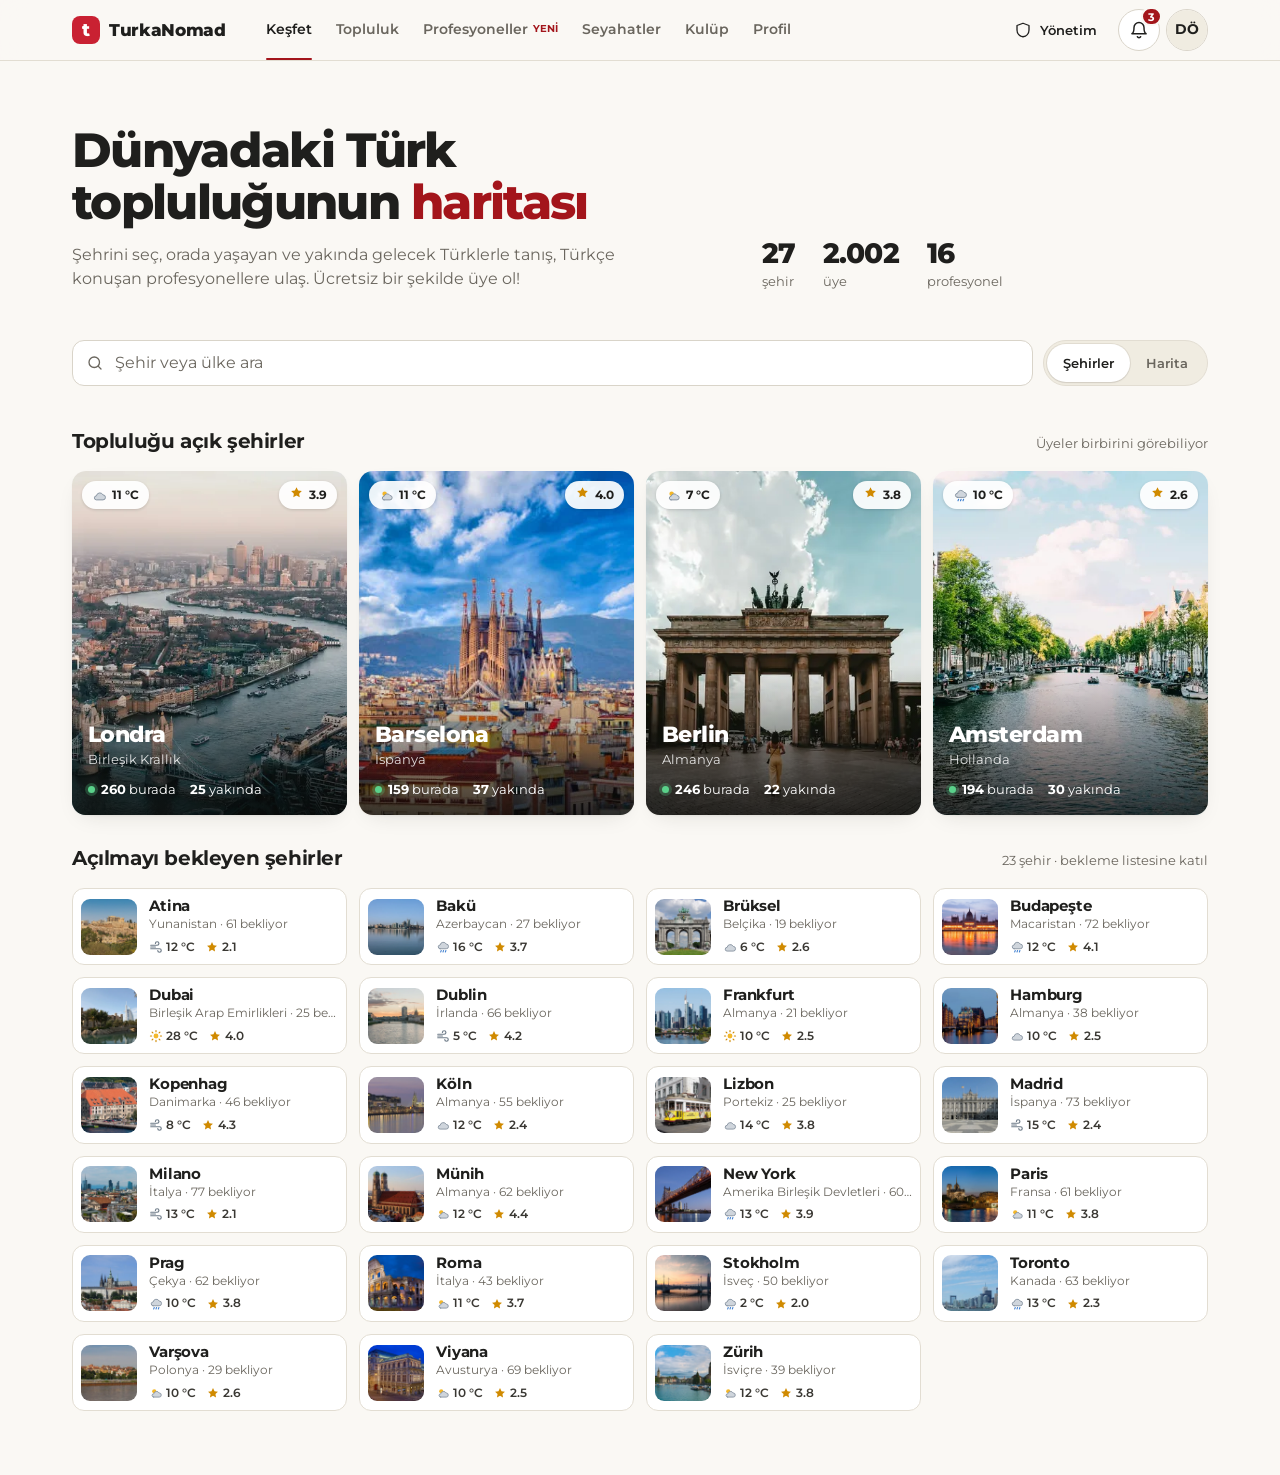
==== commit 13708b5f: "turkanomad.com demo: Kulüp waitlist, notifications, profile photo, map counts Grid/map only with wea" ====
--- a/demos/turkanomad-com/index.html
+++ b/demos/turkanomad-com/index.html
@@ -58,7 +58,7 @@
 .top .wrap{display:flex;align-items:center;gap:12px;min-height:60px}
 .logo{display:flex;align-items:center;gap:9px;text-decoration:none;font-weight:800;letter-spacing:-.02em;font-size:17px}
 .mk{display:inline-grid;place-items:center;width:28px;height:28px;border-radius:8px;background:var(--red-mark);color:#fff;font-weight:800;font-size:18px;line-height:1}
-.dt-nav{display:none;gap:2px;margin-left:20px}
+.dt-nav{display:none;gap:0;margin-left:16px}
 .dt-nav a{position:relative;padding:8px 12px;text-decoration:none;font-weight:600;font-size:14px;color:var(--muted);border-radius:8px;transition:color .15s,background-color .15s}
 .dt-nav a:hover{color:var(--ink);background:var(--tint)}
 .dt-nav a.on{color:var(--ink)}
@@ -84,6 +84,106 @@
 .ic{width:20px;height:20px;fill:none;stroke:currentColor;stroke-width:1.75;stroke-linecap:round;stroke-linejoin:round;flex:none}
 .link{color:var(--red);font-weight:600;text-decoration:underline;text-decoration-thickness:1px;text-underline-offset:3px}
 .admin-pill{display:none}
+/* top-bar menus */
+.icon-btn{position:relative;display:inline-grid;place-items:center;width:42px;height:42px;border-radius:50%;border:1px solid var(--rule-2);background:var(--card);cursor:pointer;color:var(--ink);transition:border-color .15s,transform .16s var(--ease)}
+.icon-btn:hover{border-color:var(--ink)}
+.icon-btn:active{transform:scale(.95)}
+.icon-btn .ic{width:20px;height:20px}
+.icon-btn .pip{position:absolute;top:-3px;right:-3px;min-width:19px;height:19px;padding:0 5px;border-radius:999px;background:var(--red);color:#fff;font-size:11px;font-weight:700;display:grid;place-items:center;border:2px solid var(--paper);font-variant-numeric:tabular-nums}
+.me-btn{padding:0;overflow:hidden}
+.me-av{width:100%;height:100%;display:grid;place-items:center;font-weight:700;font-size:14px;background:var(--tint);color:var(--ink)}
+.me-av img{width:100%;height:100%;object-fit:cover}
+.menu{position:fixed;z-index:40;width:min(360px,calc(100vw - 24px));background:var(--card);border:1px solid var(--rule);border-radius:16px;
+  box-shadow:0 2px 6px rgba(0,0,0,.06),0 24px 48px -16px rgba(31,31,29,.35);transform-origin:top right;
+  opacity:0;transform:scale(.96) translateY(-4px);pointer-events:none;transition:opacity .16s var(--ease),transform .16s var(--ease)}
+.menu.open{opacity:1;transform:none;pointer-events:auto}
+.menu-h{display:flex;justify-content:space-between;align-items:center;padding:14px 16px;border-bottom:1px solid var(--rule)}
+.menu-h b{font-size:15px}
+.menu-h button{border:0;background:none;color:var(--red);font-weight:600;font-size:13px;cursor:pointer;padding:6px;border-radius:6px}
+.menu-h button:hover{background:var(--tint)}
+.notes{max-height:min(420px,60vh);overflow:auto;overscroll-behavior:contain}
+.note-i{display:flex;gap:12px;padding:12px 16px;border-bottom:1px solid var(--rule);text-decoration:none;cursor:pointer;width:100%;text-align:left;border-left:0;border-right:0;border-top:0;background:none;transition:background-color .15s}
+.note-i:hover{background:var(--tint)}
+.note-i:last-child{border-bottom:0}
+.note-i .ni{width:36px;height:36px;border-radius:50%;flex:none;display:grid;place-items:center;background:var(--tint);color:var(--ink)}
+.note-i .ni .ic{width:18px;height:18px}
+.note-i.unread .ni{background:var(--red-tint);color:var(--red)}
+.note-i p{font-size:14px;line-height:1.4;color:var(--ink-2)}
+.note-i.unread p{color:var(--ink);font-weight:600}
+.note-i time{display:block;font-size:12px;color:var(--muted);margin-top:2px}
+.note-i .ud{width:8px;height:8px;border-radius:50%;background:var(--red);flex:none;margin-top:6px;margin-left:auto}
+.menu-empty{padding:28px 16px;text-align:center;color:var(--muted);font-size:14px}
+.me-card{display:flex;gap:12px;align-items:center;padding:16px}
+.me-card .big{width:56px;height:56px;border-radius:50%;overflow:hidden;flex:none}
+.me-card b{display:block;font-size:16px}
+.me-card span{font-size:13px;color:var(--muted)}
+.menu-list{border-top:1px solid var(--rule);padding:6px}
+.menu-list a,.menu-list button,.menu-list label{display:flex;align-items:center;gap:10px;width:100%;padding:10px 12px;border-radius:10px;border:0;background:none;text-decoration:none;font-weight:600;font-size:14px;cursor:pointer;color:var(--ink);text-align:left}
+.menu-list a:hover,.menu-list button:hover,.menu-list label:hover{background:var(--tint)}
+.menu-list .ic{width:18px;height:18px;color:var(--muted)}
+.menu-list input[type=file]{position:absolute;width:1px;height:1px;opacity:0}
+/* card chips: weather + rating */
+.chips-ov{position:absolute;top:10px;left:10px;right:10px;display:flex;justify-content:space-between;gap:6px;pointer-events:none}
+.pill{display:inline-flex;align-items:center;gap:5px;height:28px;padding:0 10px;border-radius:999px;font-size:12px;font-weight:700;font-variant-numeric:tabular-nums;white-space:nowrap;
+  background:rgba(255,255,255,.92);color:#1f1f1d;box-shadow:0 1px 3px rgba(0,0,0,.15)}
+.pill svg{width:15px;height:15px;flex:none}
+.pill .star{color:#d08a00}
+.mini-meta{display:flex;gap:10px;margin-top:4px;font-size:12px;font-weight:600;color:var(--ink-2);font-variant-numeric:tabular-nums}
+.mini-meta span{display:inline-flex;align-items:center;gap:3px}
+.mini-meta svg{width:14px;height:14px}
+.mini-meta .star{color:#d08a00}
+/* city section tiles */
+.c-tabs{display:grid;grid-template-columns:repeat(3,minmax(0,1fr));gap:10px;margin-top:16px}
+.c-tab{display:flex;align-items:center;gap:12px;padding:14px 16px;border-radius:var(--r);border:1.5px solid var(--rule-2);background:var(--card);text-decoration:none;
+  transition:border-color .15s,background-color .15s,transform .16s var(--ease),box-shadow .2s var(--ease)}
+.c-tab:hover{border-color:var(--ink);box-shadow:var(--shadow)}
+.c-tab:active{transform:scale(.98)}
+.c-tab .ti{width:42px;height:42px;border-radius:12px;flex:none;display:grid;place-items:center;background:var(--red-tint);color:var(--red)}
+.c-tab .ti .ic{width:22px;height:22px}
+.c-tab b{display:block;font-size:16px;font-weight:800;letter-spacing:-.015em;line-height:1.2}
+.c-tab small{display:block;font-size:12px;color:var(--muted);font-weight:600;margin-top:1px}
+.c-tab[aria-current="page"]{background:var(--ink);border-color:var(--ink);color:var(--paper)}
+.c-tab[aria-current="page"] .ti{background:var(--red);color:#fff}
+.c-tab[aria-current="page"] small{color:color-mix(in srgb,var(--paper) 70%,transparent)}
+@media (max-width:599px){.c-tabs{gap:8px}.c-tab{flex-direction:column;align-items:flex-start;gap:8px;padding:12px}.c-tab b{font-size:15px}.c-tab .ti{width:36px;height:36px}}
+/* boxed links inside a city */
+.lbox-grid{display:grid;gap:10px}
+@media (min-width:600px){.lbox-grid.two-col{grid-template-columns:1fr 1fr}}
+.lbox{display:flex;align-items:center;gap:12px;padding:14px 16px;border-radius:12px;border:1.5px solid var(--rule-2);background:var(--paper);text-decoration:none;color:var(--ink);font-weight:600;font-size:14px;line-height:1.35;cursor:pointer;text-align:left;width:100%;
+  transition:border-color .15s,background-color .15s,transform .16s var(--ease)}
+.lbox:hover{border-color:var(--red);background:var(--red-tint)}
+.lbox:active{transform:scale(.985)}
+.lbox .li{width:36px;height:36px;border-radius:10px;display:grid;place-items:center;background:var(--card);border:1px solid var(--rule);flex:none;color:var(--red)}
+.lbox .li .ic{width:18px;height:18px}
+.lbox .lt{flex:1;min-width:0;overflow-wrap:anywhere}
+.lbox .lt small{display:block;font-size:12px;color:var(--muted);font-weight:500;margin-top:2px}
+.lbox .arr{color:var(--muted);flex:none;transition:transform .2s var(--ease)}
+.lbox:hover .arr{transform:translateX(3px);color:var(--red)}
+.lbox.primary{background:var(--red);border-color:var(--red);color:#fff}
+.lbox.primary .li{background:rgba(255,255,255,.16);border-color:transparent;color:#fff}
+.lbox.primary .lt small,.lbox.primary .arr{color:rgba(255,255,255,.8)}
+.lbox.primary:hover{background:var(--red-d);border-color:var(--red-d)}
+.wx{display:flex;align-items:center;gap:16px}
+.wx .wi{width:56px;height:56px;border-radius:14px;background:var(--paper-2);display:grid;place-items:center;flex:none}
+.wx .wi svg{width:32px;height:32px}
+.wx b{font-size:32px;font-weight:800;letter-spacing:-.03em;font-variant-numeric:tabular-nums;line-height:1}
+.wx p{color:var(--muted);font-size:13px;margin-top:4px}
+.rate-row{display:grid;grid-template-columns:130px 1fr 34px;gap:10px;align-items:center;font-size:13px;padding:4px 0}
+.rate-row i{height:8px;border-radius:4px;background:var(--tint);overflow:hidden;display:block}
+.rate-row i b{display:block;height:100%;background:#d08a00;border-radius:4px}
+.rate-row span{text-align:right;font-weight:700;font-variant-numeric:tabular-nums}
+.big-score{display:flex;align-items:baseline;gap:8px;margin-bottom:10px}
+.big-score b{font-size:34px;font-weight:800;letter-spacing:-.03em;font-variant-numeric:tabular-nums}
+.big-score span{color:var(--muted);font-size:13px}
+.stars{display:inline-flex;gap:2px}
+.stars button{width:36px;height:36px;border:0;background:none;padding:0;cursor:pointer;color:var(--rule-2);border-radius:8px;transition:transform .15s var(--ease),color .1s}
+.stars button:hover{transform:scale(1.12)}
+.stars button[aria-pressed="true"]{color:#d08a00}
+.stars svg{width:26px;height:26px}
+.rate-form{display:grid;gap:8px;margin-top:14px;padding-top:14px;border-top:1px solid var(--rule)}
+.rate-form .rf{display:flex;justify-content:space-between;align-items:center;gap:8px;flex-wrap:wrap;font-size:14px;font-weight:600}
+.city-stack{display:grid;gap:16px;margin-top:20px}
+@media (min-width:900px){.city-stack{grid-template-columns:1fr 1fr}.city-stack .span2{grid-column:1/-1}}
 @media (min-width:600px){.admin-pill{display:inline-flex}}
 
 /* ---------- views ---------- */
@@ -152,8 +252,14 @@
 .list-table tr[data-href]:hover td{background:var(--tint)}
 .mapbox{border-radius:var(--r);border:1px solid var(--rule);background:var(--card);overflow:hidden}
 .mapbox svg{width:100%;height:auto;display:block}
+.mapscroll{overflow-x:auto;overscroll-behavior-x:contain}
+@media (max-width:767px){.mapscroll svg{width:820px;max-width:none}}
 .mapbox .pin{cursor:pointer}
 .mapbox .pin circle{transition:r .15s}
+.mapbox .pin:hover circle.dotc{r:20}
+.mapbox text{paint-order:stroke;stroke:var(--paper-2);stroke-width:4px;stroke-linejoin:round}
+.map-legend{display:flex;gap:16px;flex-wrap:wrap;padding:12px 16px;border-top:1px solid var(--rule);font-size:12px;color:var(--muted)}
+.map-legend i{display:inline-block;width:10px;height:10px;border-radius:50%;margin-right:6px;vertical-align:-1px}
 .empty{padding:40px 24px;text-align:center;border:1px dashed var(--rule-2);border-radius:var(--r);color:var(--muted)}
 .empty strong{color:var(--ink);display:block;margin-bottom:6px;font-size:16px}
 .empty .btn{margin-top:16px}
@@ -325,10 +431,35 @@
 .switch input:checked+i::after{transform:translateX(16px)}
 .switch input:focus-visible+i{outline:2px solid var(--ink);outline-offset:2px}
 
+/* ---------- Kulüp ---------- */
+.club-hero{margin-top:28px;border-radius:20px;background:var(--ink);color:var(--paper);padding:28px 22px;display:grid;gap:22px;position:relative;overflow:hidden}
+@media (min-width:900px){.club-hero{grid-template-columns:1.1fr .9fr;padding:44px;align-items:center}}
+.club-hero .tag-soon{display:inline-flex;align-items:center;gap:6px;height:28px;padding:0 12px;border-radius:999px;background:var(--red);color:#fff;font-size:12px;font-weight:700}
+.club-hero h1{font-size:clamp(30px,4.4vw,46px);font-weight:800;letter-spacing:-.035em;line-height:1.05;margin-top:14px}
+.club-hero p{color:color-mix(in srgb,var(--paper) 75%,transparent);margin-top:12px;max-width:50ch}
+.club-hero .count{margin-top:18px;font-size:14px;color:color-mix(in srgb,var(--paper) 80%,transparent)}
+.club-hero .count b{color:#fff;font-size:22px;font-weight:800;font-variant-numeric:tabular-nums;margin-right:4px}
+.wl{background:var(--card);color:var(--ink);border-radius:16px;padding:20px;display:grid;gap:12px}
+.wl h2{font-size:18px;font-weight:800;letter-spacing:-.02em}
+.wl .row{display:grid;gap:10px}
+@media (min-width:600px){.wl .row{grid-template-columns:1fr 1fr}}
+.wl-done{text-align:center;display:grid;gap:8px;justify-items:center;padding:10px 0}
+.wl-done .tick{width:56px;height:56px;border-radius:50%;background:var(--ok-tint);color:var(--ok);display:grid;place-items:center;animation:pop .4s var(--ease) both}
+.wl-done .tick svg{width:26px;height:26px}
+.wl-done .pos{font-size:40px;font-weight:800;letter-spacing:-.03em;font-variant-numeric:tabular-nums;line-height:1}
+.perks{display:grid;gap:12px;margin-top:24px}
+@media (min-width:768px){.perks{grid-template-columns:repeat(3,1fr)}}
+.perk{background:var(--card);border:1px solid var(--rule);border-radius:var(--r);padding:20px}
+.perk .pi{width:42px;height:42px;border-radius:12px;display:grid;place-items:center;background:var(--red-tint);color:var(--red);margin-bottom:12px}
+.perk h3{font-size:16px;font-weight:700;letter-spacing:-.015em}
+.perk p{font-size:14px;color:var(--muted);margin-top:4px}
+.club-facts{margin-top:24px;display:grid;gap:12px}
+@media (min-width:768px){.club-facts{grid-template-columns:1fr 1fr}}
+
 /* ---------- Bottom nav (mobile) ---------- */
-.bnav{position:fixed;inset:auto 0 0 0;z-index:30;display:grid;grid-template-columns:repeat(5,1fr);background:color-mix(in srgb,var(--paper) 92%,transparent);
+.bnav{position:fixed;inset:auto 0 0 0;z-index:30;display:grid;grid-template-columns:repeat(6,minmax(0,1fr));background:color-mix(in srgb,var(--paper) 92%,transparent);
   backdrop-filter:saturate(1.4) blur(14px);-webkit-backdrop-filter:saturate(1.4) blur(14px);border-top:1px solid var(--rule);padding-bottom:var(--safe-b)}
-.bnav a{min-height:58px;display:flex;flex-direction:column;align-items:center;justify-content:center;gap:3px;text-decoration:none;font-size:11px;font-weight:600;color:var(--muted);
+.bnav a{min-height:58px;display:flex;flex-direction:column;align-items:center;justify-content:center;gap:3px;text-decoration:none;font-size:10.5px;font-weight:600;color:var(--muted);letter-spacing:-.01em;white-space:nowrap;
   -webkit-touch-callout:none;user-select:none;-webkit-user-select:none;transition:color .15s}
 .bnav a .ic{width:22px;height:22px;transition:transform .2s var(--ease)}
 .bnav a:active .ic{transform:scale(.9)}
@@ -360,12 +491,15 @@
       <a href="#/topluluk" data-nav="topluluk">Topluluk</a>
       <a href="#/profesyoneller" data-nav="profesyoneller">Profesyoneller<span class="new">YENİ</span></a>
       <a href="#/seyahatler" data-nav="seyahatler">Seyahatler</a>
+      <a href="#/kulup" data-nav="kulup">Kulüp</a>
       <a href="#/profil" data-nav="profil">Profil</a>
     </nav>
     <div class="top-r">
       <a class="btn sm ghost admin-pill" href="#/yonetim" data-nav="yonetim">
         <svg class="ic" viewBox="0 0 24 24"><path d="M12 3 4 6v6c0 4.5 3.4 8.3 8 9 4.6-.7 8-4.5 8-9V6l-8-3Z"/></svg>Yönetim</a>
-      <a class="btn sm" href="#/profil">Giriş yap</a>
+      <button class="icon-btn" type="button" id="bellBtn" aria-haspopup="true" aria-expanded="false" aria-controls="bellMenu" aria-label="Bildirimler">
+        <svg class="ic" viewBox="0 0 24 24"><path d="M6 9a6 6 0 0 1 12 0c0 6 2.5 7.5 2.5 7.5h-17S6 15 6 9Z"/><path d="M10 20a2.2 2.2 0 0 0 4 0"/></svg><span class="pip" id="bellPip" hidden></span></button>
+      <button class="icon-btn me-btn" type="button" id="meBtn" aria-haspopup="true" aria-expanded="false" aria-controls="meMenu" aria-label="Profil menüsü"><span class="me-av" id="meAv"></span></button>
     </div>
   </div>
 </header>
@@ -377,9 +511,12 @@
   <a href="#/topluluk" data-nav="topluluk"><svg class="ic" viewBox="0 0 24 24"><circle cx="9" cy="8" r="3.5"/><path d="M2.5 20c.6-3.4 3.3-5.5 6.5-5.5s5.9 2.1 6.5 5.5"/><path d="M16 4.6a3.5 3.5 0 0 1 0 6.8M18 14.8c1.9.7 3.2 2.6 3.5 5.2"/></svg>Topluluk</a>
   <a href="#/profesyoneller" data-nav="profesyoneller"><svg class="ic" viewBox="0 0 24 24"><rect x="3" y="7" width="18" height="13" rx="2.5"/><path d="M8.5 7V5.5A1.5 1.5 0 0 1 10 4h4a1.5 1.5 0 0 1 1.5 1.5V7M3 12.5h18"/></svg>Uzmanlar</a>
   <a href="#/seyahatler" data-nav="seyahatler"><svg class="ic" viewBox="0 0 24 24"><path d="M21 3 3 10.5l7 2.5 2.5 7L21 3Z"/><path d="m10 13 4.5-4.5"/></svg>Seyahatler</a>
+  <a href="#/kulup" data-nav="kulup"><svg class="ic" viewBox="0 0 24 24"><path d="M12 3.5 14.6 9l5.9.6-4.4 4 1.3 5.9L12 16.5l-5.4 3 1.3-5.9-4.4-4L9.4 9 12 3.5Z"/></svg>Kulüp</a>
   <a href="#/profil" data-nav="profil"><svg class="ic" viewBox="0 0 24 24"><circle cx="12" cy="8" r="4"/><path d="M4 21c.8-4 4-6.5 8-6.5s7.2 2.5 8 6.5"/></svg>Profil</a>
 </nav>
 
+<div class="menu" id="bellMenu" role="dialog" aria-label="Bildirimler"></div>
+<div class="menu" id="meMenu" role="dialog" aria-label="Profil menüsü"></div>
 <div class="toast" role="status" aria-live="polite" id="toast"></div>
 
 <script>
@@ -442,16 +579,40 @@
 /* Deterministic demo counts per city (the live site reads these from tn_atlas_directory_counts). */
 function counts(slug){let h=0;for(const ch of slug)h=(h*31+ch.charCodeAt(0))>>>0;const c=BY[slug];const base=c.open?140:18;return{here:base+(h%(c.open?260:70)),soon:Math.round((base+(h>>5)%60)/4)}}
 
+/* Demo weather and member ratings, deterministic per city (the live site uses MET Norway and tn_city_ratings). */
+function hsh(s){let h=2166136261;for(const ch of s)h=Math.imul(h^ch.charCodeAt(0),16777619)>>>0;return h}
+const WX=[["Güneşli","sun"],["Parçalı bulutlu","part"],["Bulutlu","cloud"],["Yağmurlu","rain"],["Rüzgârlı","wind"]];
+function weather(slug){const c=BY[slug],h=hsh(slug+new Date().toDateString());
+  const t=Math.round(30-0.42*Math.abs(c.lat)+(c.lat<30?6:0)+(h%7)-3);
+  const w=c.lat<30?WX[h%2]:WX[h%WX.length];return{t,label:w[0],k:w[1]}}
+const RATE_KEYS=[["cost","Yaşam maliyeti"],["safety","Güvenlik"],["community","Türk topluluğu"],["work","İş imkânı"]];
+function baseRating(slug){const h=hsh(slug);const r={};RATE_KEYS.forEach(([k],i)=>{r[k]=Math.round((3.1+((h>>(i*5))%17)/10)*10)/10});return{r,votes:8+(h%90)}}
+function rating(slug){const b=baseRating(slug),mine=S.myRatings?.[slug];const out={},v=b.votes+(mine?1:0);
+  RATE_KEYS.forEach(([k])=>{out[k]=mine?Math.round(((b.r[k]*b.votes)+mine[k])/v*10)/10:b.r[k]});
+  const avg=Math.round(RATE_KEYS.reduce((s,[k])=>s+out[k],0)/RATE_KEYS.length*10)/10;return{r:out,avg,votes:v}}
+const SEED_WAIT=[["Ahmet Yılmaz","london","Etkinlikler"],["Defne Acar","barcelona","Ortak avantajları"],["Melis Doğan","berlin","Etkinlikler"],["Berk Tan","dubai","Network"],["Lale Uysal","london","Network"],["Ceren Yavuz","amsterdam","Etkinlikler"]]
+ .map(([name,city,interest],i)=>({id:"w"+i,name,email:slugify(name)+"@mail.example",city,interest,at:dayOffset(-(2+i*4))}));
+const WAIT_BASE=312; /* demo: people already on the list before the sample rows */
+const SEED_NOTES=[
+ {id:"n1",ic:"brief",m:"Berlin'de yeni bir profesyonel listelendi: Burak Demir (Göç ve vize)",href:"#/sehir/berlin/profesyoneller",at:dayOffset(0),read:false},
+ {id:"n2",ic:"users",m:"Londra'ya bu hafta 6 kişi daha geliyor",href:"#/sehir/london",at:dayOffset(0),read:false},
+ {id:"n3",ic:"star",m:"Barselona için üye puanları güncellendi",href:"#/sehir/barcelona",at:dayOffset(-1),read:false},
+ {id:"n4",ic:"cal",m:"Amsterdam'da yeni etkinlik: Hollandaca konuşma kulübü",href:"#/sehir/amsterdam/etkinlikler",at:dayOffset(-3),read:true},
+];
+
 /* ===================== Store ===================== */
-const KEY="tn-demo-v2";
+const KEY="tn-demo-v3";
 function fresh(){return{pros:SEED_PROS,apps:SEED_APPS,members:SEED_MEMBERS,reports:SEED_REPORTS,ads:SEED_ADS,
-  open:Object.fromEntries(CITIES.map(c=>[c.slug,c.open])),log:[{t:"Sistem",m:"Demo verisi yüklendi",at:dayOffset(0)}],myApp:null}}
+  open:Object.fromEntries(CITIES.map(c=>[c.slug,c.open])),log:[{t:"Sistem",m:"Demo verisi yüklendi",at:dayOffset(0)}],myApp:null,
+  notes:SEED_NOTES,myRatings:{},me:{name:"Deniz Örnek",city:"london",photo:null},waitlist:SEED_WAIT,myWait:null}}
 let S;
 try{S=JSON.parse(localStorage.getItem(KEY))||fresh()}catch{S=fresh()}
 function save(){try{localStorage.setItem(KEY,JSON.stringify(S))}catch{}}
 function log(m){S.log.unshift({t:"Yönetici",m,at:dayOffset(0)});S.log=S.log.slice(0,30);save()}
+S.notes??=SEED_NOTES;S.waitlist??=SEED_WAIT;S.myWait??=null;S.myRatings??={};S.me??={name:"Deniz Örnek",city:"london",photo:null};
+function notify(m,href,ic="bell"){S.notes.unshift({id:"n"+Date.now(),ic,m,href,at:dayOffset(0),read:false});save();renderBell()}
 const viewPrefs={view:"grid"};
-try{viewPrefs.view=localStorage.getItem("tn-view")||"grid"}catch{}
+try{const v=localStorage.getItem("tn-view");viewPrefs.view=v==="map"?"map":"grid"}catch{}
 
 /* ===================== Helpers ===================== */
 const $=(s,r=document)=>r.querySelector(s), $$=(s,r=document)=>[...r.querySelectorAll(s)];
@@ -473,7 +634,24 @@
  flag:'<svg class="ic" viewBox="0 0 24 24"><path d="M5 21V4M5 4h11l-2 4 2 4H5"/></svg>',
  mega:'<svg class="ic" viewBox="0 0 24 24"><path d="M4 10v4a1 1 0 0 0 1 1h3l6 4V5L8 9H5a1 1 0 0 0-1 1ZM18 9a4 4 0 0 1 0 6"/></svg>',
  pin:'<svg class="ic" viewBox="0 0 24 24"><path d="M12 21s-7-6.2-7-11.5A7 7 0 0 1 19 9.5C19 14.8 12 21 12 21Z"/><circle cx="12" cy="9.5" r="2.5"/></svg>',
+ bell:'<svg class="ic" viewBox="0 0 24 24"><path d="M6 9a6 6 0 0 1 12 0c0 6 2.5 7.5 2.5 7.5h-17S6 15 6 9Z"/><path d="M10 20a2.2 2.2 0 0 0 4 0"/></svg>',
+ star:'<svg class="ic" viewBox="0 0 24 24"><path d="m12 3.5 2.6 5.3 5.9.9-4.3 4.1 1 5.8L12 16.9l-5.2 2.7 1-5.8L3.5 9.7l5.9-.9L12 3.5Z"/></svg>',
+ starF:'<svg viewBox="0 0 24 24" fill="currentColor"><path d="m12 3.5 2.6 5.3 5.9.9-4.3 4.1 1 5.8L12 16.9l-5.2 2.7 1-5.8L3.5 9.7l5.9-.9L12 3.5Z"/></svg>',
+ cal:'<svg class="ic" viewBox="0 0 24 24"><rect x="3.5" y="5" width="17" height="15" rx="2.5"/><path d="M3.5 10h17M8 3v4M16 3v4"/></svg>',
+ book:'<svg class="ic" viewBox="0 0 24 24"><path d="M4 5.5A2.5 2.5 0 0 1 6.5 3H20v15H6.5A2.5 2.5 0 0 0 4 20.5v-15Z"/><path d="M4 20.5A2.5 2.5 0 0 1 6.5 18H20v3H6.5"/></svg>',
+ news:'<svg class="ic" viewBox="0 0 24 24"><rect x="3" y="4" width="18" height="16" rx="2.5"/><path d="M7 8h10M7 12h10M7 16h6"/></svg>',
+ arrow:'<svg class="ic arr" viewBox="0 0 24 24"><path d="M5 12h14M13 6l6 6-6 6"/></svg>',
+ camera:'<svg class="ic" viewBox="0 0 24 24"><path d="M4 8.5A1.5 1.5 0 0 1 5.5 7h2l1.5-2.5h6L16.5 7h2A1.5 1.5 0 0 1 20 8.5v9a1.5 1.5 0 0 1-1.5 1.5h-13A1.5 1.5 0 0 1 4 17.5v-9Z"/><circle cx="12" cy="12.5" r="3.5"/></svg>',
+ trash:'<svg class="ic" viewBox="0 0 24 24"><path d="M4 7h16M9 7V4.5h6V7M6.5 7l1 13h9l1-13"/></svg>',
+ user:'<svg class="ic" viewBox="0 0 24 24"><circle cx="12" cy="8" r="4"/><path d="M4 21c.8-4 4-6.5 8-6.5s7.2 2.5 8 6.5"/></svg>',
+ out:'<svg class="ic" viewBox="0 0 24 24"><path d="M15 4h3.5A1.5 1.5 0 0 1 20 5.5v13a1.5 1.5 0 0 1-1.5 1.5H15M10 16l-4-4 4-4M6 12h10"/></svg>',
 };
+const WXI={
+ sun:'<svg viewBox="0 0 24 24" fill="none" stroke="#d08a00" stroke-width="2" stroke-linecap="round"><circle cx="12" cy="12" r="4.2" fill="#f3b72a" stroke="none"/><path d="M12 2.5v2M12 19.5v2M2.5 12h2M19.5 12h2M5.3 5.3l1.4 1.4M17.3 17.3l1.4 1.4M5.3 18.7l1.4-1.4M17.3 6.7l1.4-1.4"/></svg>',
+ part:'<svg viewBox="0 0 24 24" fill="none" stroke-linecap="round" stroke-linejoin="round"><circle cx="9" cy="9" r="3.6" fill="#f3b72a"/><path d="M8 19h9.5a3.5 3.5 0 0 0 0-7 5 5 0 0 0-9.3 1.4A2.8 2.8 0 0 0 8 19Z" fill="#cfd5dc" stroke="#8a96a3" stroke-width="1.6"/></svg>',
+ cloud:'<svg viewBox="0 0 24 24" fill="none" stroke-linejoin="round"><path d="M7 19h10.5a4 4 0 0 0 0-8 5.5 5.5 0 0 0-10.4 1.6A3.2 3.2 0 0 0 7 19Z" fill="#cfd5dc" stroke="#8a96a3" stroke-width="1.6"/></svg>',
+ rain:'<svg viewBox="0 0 24 24" fill="none" stroke-linecap="round" stroke-linejoin="round"><path d="M7 15h10.5a4 4 0 0 0 0-8 5.5 5.5 0 0 0-10.4 1.6A3.2 3.2 0 0 0 7 15Z" fill="#cfd5dc" stroke="#8a96a3" stroke-width="1.6"/><path d="M9 18l-1 2.5M13 18l-1 2.5M17 18l-1 2.5" stroke="#3f7fd0" stroke-width="1.8"/></svg>',
+ wind:'<svg viewBox="0 0 24 24" fill="none" stroke="#6f7c89" stroke-width="2" stroke-linecap="round"><path d="M3 9h11a3 3 0 1 0-3-3M3 15h15a3 3 0 1 1-3 3M3 12h8"/></svg>'};
 let toastT;
 function toast(m){const t=$("#toast");t.textContent=m;t.classList.add("show");clearTimeout(toastT);toastT=setTimeout(()=>t.classList.remove("show"),2600)}
 
@@ -484,11 +662,11 @@
   const navKey=r==="sehir"?(a&&b==="profesyoneller"?"profesyoneller":"kesfet"):r;
   $$("[data-nav]").forEach(el=>el.classList.toggle("on",el.dataset.nav===navKey));
   $$("[data-nav]").forEach(el=>el.dataset.nav===navKey?el.setAttribute("aria-current","page"):el.removeAttribute("aria-current"));
-  const views={kesfet:vKesfet,sehir:()=>vCity(a,b),profesyoneller:()=>a==="kayit"?vSignup():vPros(a),topluluk:vTopluluk,seyahatler:vSeyahat,profil:vProfil,yonetim:()=>vAdmin(a||"genel")};
+  const views={kesfet:vKesfet,sehir:()=>vCity(a,b),profesyoneller:()=>a==="kayit"?vSignup():vPros(a),topluluk:vTopluluk,seyahatler:vSeyahat,profil:vProfil,kulup:vKulup,yonetim:()=>vAdmin(a||"genel")};
   const fn=views[r]; if(!fn){location.replace("#/kesfet");return}
   main.innerHTML=`<div class="view">${fn()}</div>`;
   (afterRender[r]||(()=>{}))(a,b);
-  const nextTitle={kesfet:"Keşfet",sehir:BY[a]?.name,profesyoneller:"Profesyoneller",topluluk:"Topluluk",seyahatler:"Seyahatler",profil:"Profil",yonetim:"Yönetim"}[r];
+  const nextTitle={kesfet:"Keşfet",sehir:BY[a]?.name,profesyoneller:"Profesyoneller",topluluk:"Topluluk",seyahatler:"Seyahatler",kulup:"Kulüp",profil:"Profil",yonetim:"Yönetim"}[r];
   document.title=(nextTitle?nextTitle+" · ":"")+"TurkaNomad";
 }
 addEventListener("hashchange",()=>{route();scrollTo({top:0})});
@@ -501,7 +679,7 @@
   return `<section class="wrap">
     <div class="intro intro-row">
       <div><h1>Dünyadaki Türk topluluğunun <em>haritası</em></h1>
-      <p>Şehrini seç, orada yaşayan ve yakında gelecek Türklerle tanış, Türkçe konuşan profesyonellere ulaş. Üyelik ücretsiz.</p></div>
+      <p>Şehrini seç, orada yaşayan ve yakında gelecek Türklerle tanış, Türkçe konuşan profesyonellere ulaş. Ücretsiz bir şekilde üye ol!</p></div>
       <div class="stats" aria-label="Topluluk özeti">
         <div class="stat"><b class="num">${CITIES.length}</b><span>şehir</span></div>
         <div class="stat"><b class="num">${total.toLocaleString("tr-TR")}</b><span>üye</span></div>
@@ -513,7 +691,6 @@
       <div class="seg" role="group" aria-label="Görünüm">
         <button type="button" data-v="grid" aria-pressed="${viewPrefs.view==="grid"}">Şehirler</button>
         <button type="button" data-v="map" aria-pressed="${viewPrefs.view==="map"}">Harita</button>
-        <button type="button" data-v="list" aria-pressed="${viewPrefs.view==="list"}">Liste</button>
       </div>
     </div>
     <div id="cityOut">${cityOut(open,rest,"")}</div>
@@ -524,66 +701,118 @@
   const o=open.filter(m), r=rest.filter(m);
   if(!o.length&&!r.length)return `<div class="empty"><strong>“${esc(q)}” için şehir bulunamadı.</strong>Şehrin listede yoksa Profil sayfasından önerebilirsin.</div>`;
   const v=viewPrefs.view;
-  if(v==="list"){
-    const all=[...o,...r];
-    return `<div class="tbl-wrap" style="margin-top:8px"><table class="list-table"><thead><tr><th>Şehir</th><th>Ülke</th><th style="text-align:right">Burada</th><th style="text-align:right">Yakında</th></tr></thead><tbody>
-    ${all.map(c=>{const n=counts(c.slug);return `<tr data-href="#/sehir/${c.slug}"><td><a href="#/sehir/${c.slug}" style="font-weight:700;text-decoration:none">${esc(c.name)}</a>${S.open[c.slug]?' <span class="badge" style="margin-left:6px">Açık</span>':""}</td><td>${esc(c.country)}</td><td style="text-align:right">${n.here}</td><td style="text-align:right">${n.soon}</td></tr>`}).join("")}
-    </tbody></table></div>`;
-  }
   if(v==="map")return mapSVG([...o,...r]);
   return `${o.length?`<div class="sec-h"><h2>Topluluğu açık şehirler</h2><p>Üyeler birbirini görebiliyor</p></div>
-    <div class="grid-open">${o.map((c,i)=>{const n=counts(c.slug);return `<a class="city" href="#/sehir/${c.slug}"><div class="ph">${img(c.slug,"",i<4)}</div>
+    <div class="grid-open">${o.map((c,i)=>{const n=counts(c.slug),w=weather(c.slug),rt=rating(c.slug);return `<a class="city" href="#/sehir/${c.slug}"><div class="ph">${img(c.slug,"",i<4)}</div>
+      <div class="chips-ov"><span class="pill" title="${esc(w.label)}">${WXI[w.k]}${w.t} °C</span><span class="pill" title="${rt.votes} üye oyu"><span class="star">${I.starF}</span>${rt.avg.toFixed(1)}</span></div>
       <div class="cap"><h3>${esc(c.name)}</h3><div class="cc">${esc(c.country)}</div>
       <div class="cnt"><span><span class="dot"></span><b>${n.here}</b> burada</span><span><b>${n.soon}</b> yakında</span></div></div></a>`}).join("")}</div>`:""}
     ${r.length?`<div class="sec-h"><h2>Açılmayı bekleyen şehirler</h2><p>${r.length} şehir · bekleme listesine katıl</p></div>
-    <div class="grid-more">${r.map(c=>{const n=counts(c.slug);return `<a class="mini" href="#/sehir/${c.slug}">${img(c.slug)}<div><b>${esc(c.name)}</b><span>${esc(c.country)} · <span class="num">${n.here}</span> bekliyor</span></div></a>`}).join("")}</div>`:""}`;
+    <div class="grid-more">${r.map(c=>{const n=counts(c.slug),w=weather(c.slug),rt=rating(c.slug);return `<a class="mini" href="#/sehir/${c.slug}">${img(c.slug)}<div><b>${esc(c.name)}</b><span>${esc(c.country)} · <span class="num">${n.here}</span> bekliyor</span>
+      <div class="mini-meta"><span title="${esc(w.label)}">${WXI[w.k]}${w.t} °C</span><span title="${rt.votes} üye oyu"><span class="star">${I.starF}</span>${rt.avg.toFixed(1)}</span></div></div></a>`}).join("")}</div>`:""}`;
 }
 function mapSVG(list){
-  const W=1000,H=520,x=lon=>(lon+80)/140*W,y=lat=>(62-lat)/42*H; // Europe-centred window, NY/Toronto/Dubai/Baku clamped in
-  const cx=c=>Math.max(24,Math.min(W-24,x(c.lon))), cy=c=>Math.max(24,Math.min(H-24,y(c.lat)));
-  return `<div class="mapbox" style="margin-top:8px"><svg viewBox="0 0 ${W} ${H}" role="img" aria-label="Şehir haritası">
+  // Europe window; cities outside it (New York, Toronto, Dubai, Baku) are pinned to the nearest edge.
+  const W=1000,H=640,L0=-13,L1=33,A0=34.5,A1=61.5,pad=28;
+  const px=c=>Math.max(pad,Math.min(W-pad,(c.lon-L0)/(L1-L0)*W)), py=c=>Math.max(pad,Math.min(H-pad,(A1-c.lat)/(A1-A0)*H));
+  const pts=list.map(c=>{const n=counts(c.slug);return{c,n:n.here,o:S.open[c.slug],X:px(c),Y:py(c),r:Math.max(6,Math.min(15,Math.sqrt(n.here)*1))}})
+    .sort((a,b)=>b.n-a.n);
+  // greedy label placement: try right, left, above, below, diagonals; skip spots that hit a dot or a placed label
+  const boxes=pts.map(p=>({x:p.X-p.r-2,y:p.Y-p.r-2,w:2*p.r+4,h:2*p.r+4}));
+  const hit=(a,b)=>a.x<b.x+b.w&&b.x<a.x+a.w&&a.y<b.y+b.h&&b.y<a.y+a.h;
+  const ov=(a,b)=>Math.max(0,Math.min(a.x+a.w,b.x+b.w)-Math.max(a.x,b.x))*Math.max(0,Math.min(a.y+a.h,b.y+b.h)-Math.max(a.y,b.y));
+  pts.forEach(p=>{
+    const w=Math.max(p.c.name.length*9.8,64),h=31;
+    const cand=[];
+    for(const d of [5,22,44,70])for(const [dx,dy] of [[1,0],[-1,0],[0,-1],[0,1],[1,-1],[-1,-1],[1,1],[-1,1]]){
+      const x=dx>0?p.X+p.r+d:dx<0?p.X-p.r-d-w:p.X-w/2, y=dy<0?p.Y-p.r-d-h:dy>0?p.Y+p.r+d:p.Y-h/2;
+      cand.push({x,y,w,h,an:dx>0?"start":dx<0?"end":"middle",far:d>5});
+    }
+    const inb=c=>c.x>=2&&c.y>=2&&c.x+c.w<=W-2&&c.y+c.h<=H-2;
+    let best=null,bs=Infinity;
+    for(const c of cand){if(!inb(c))continue;const sc=boxes.reduce((t,b)=>t+ov(b,c),0)+(c.far?40:0);if(sc<bs){bs=sc;best=c}if(sc===0)break}
+    best??=cand[0];boxes.push(best);
+    const tx=best.an==="start"?best.x:best.an==="end"?best.x+best.w:best.x+best.w/2;
+    const ly=Math.max(best.y+4,Math.min(best.y+best.h-4,p.Y));
+    p.lab={tx,y:best.y,an:best.an,line:best.far?{x:best.an==="start"?best.x-3:best.an==="end"?best.x+best.w+3:best.x+best.w/2,y:best.an==="middle"?(best.y>p.Y?best.y-2:best.y+best.h+2):ly}:null};
+  });
+  return `<div class="mapbox" style="margin-top:8px"><div class="mapscroll"><svg viewBox="0 0 ${W} ${H}" role="img" aria-label="Şehir haritası, her şehirde aktif üye sayısı">
     <rect width="${W}" height="${H}" fill="var(--paper-2)"/>
-    ${Array.from({length:9},(_,i)=>`<line x1="0" x2="${W}" y1="${i*65}" y2="${i*65}" stroke="var(--rule)" stroke-width="1"/>`).join("")}
-    ${Array.from({length:15},(_,i)=>`<line y1="0" y2="${H}" x1="${i*72}" x2="${i*72}" stroke="var(--rule)" stroke-width="1"/>`).join("")}
-    ${list.map(c=>{const n=counts(c.slug),r=Math.max(5,Math.min(18,Math.sqrt(n.here)*1.1)),o=S.open[c.slug];
-      return `<a class="pin" href="#/sehir/${c.slug}"><circle cx="${cx(c)}" cy="${cy(c)}" r="${r}" fill="${o?"var(--red)":"var(--muted)"}" fill-opacity="${o?.85:.45}"/>
-      <text x="${cx(c)}" y="${cy(c)-r-6}" text-anchor="middle" font-size="13" font-weight="700" fill="var(--ink)">${esc(c.name)}</text></a>`}).join("")}
-  </svg></div>`;
-}
+    ${Array.from({length:11},(_,i)=>`<line x1="0" x2="${W}" y1="${i*64}" y2="${i*64}" stroke="var(--rule)" stroke-width="1"/>`).join("")}
+    ${Array.from({length:16},(_,i)=>`<line y1="0" y2="${H}" x1="${i*66}" x2="${i*66}" stroke="var(--rule)" stroke-width="1"/>`).join("")}
+    ${pts.slice().reverse().map(p=>`<a class="pin" href="#/sehir/${p.c.slug}" aria-label="${esc(p.c.name)}: ${p.n} aktif üye">
+      ${p.lab.line?`<line x1="${p.X}" y1="${p.Y}" x2="${p.lab.line.x}" y2="${p.lab.line.y}" stroke="var(--muted)" stroke-width="1" stroke-opacity=".6"/>`:""}
+      <circle class="dotc" cx="${p.X}" cy="${p.Y}" r="${p.r}" fill="${p.o?"var(--red)":"var(--muted)"}" fill-opacity="${p.o?.9:.55}" stroke="var(--paper-2)" stroke-width="2"/>
+      <text x="${p.lab.tx}" y="${p.lab.y+12}" text-anchor="${p.lab.an}" font-size="13" font-weight="800" fill="var(--ink)">${esc(p.c.name)}</text>
+      <text x="${p.lab.tx}" y="${p.lab.y+27}" text-anchor="${p.lab.an}" font-size="12" font-weight="700" fill="${p.o?"var(--red)":"var(--muted)"}">${p.n} aktif</text></a>`).join("")}
+  </svg></div><div class="map-legend"><span><i style="background:var(--red)"></i>Topluluğu açık</span><span><i style="background:var(--muted);opacity:.6"></i>Açılmayı bekliyor</span><span>Sayı: son 45 günde “Buradayım” diyen üye</span><span>Avrupa dışındaki şehirler haritanın kenarında</span></div></div>`;
+}
+function centreMap(){const m=document.querySelector(".mapscroll");if(m&&m.scrollWidth>m.clientWidth)m.scrollLeft=(m.scrollWidth-m.clientWidth)*.45}
 afterRender.kesfet=()=>{
   const open=CITIES.filter(c=>S.open[c.slug]), rest=CITIES.filter(c=>!S.open[c.slug]).sort((x,y)=>trCmp(x.name,y.name));
   const q=$("#q"),out=$("#cityOut");
   q.addEventListener("input",()=>{out.innerHTML=cityOut(open,rest,norm(q.value.trim()))});
   $$(".seg button").forEach(b=>b.addEventListener("click",()=>{viewPrefs.view=b.dataset.v;try{localStorage.setItem("tn-view",b.dataset.v)}catch{}
-    $$(".seg button").forEach(x=>x.setAttribute("aria-pressed",x===b));out.innerHTML=cityOut(open,rest,norm(q.value.trim()))}));
-  out.addEventListener("click",e=>{const tr=e.target.closest("tr[data-href]");if(tr&&!e.target.closest("a"))location.hash=tr.dataset.href});
+    $$(".seg button").forEach(x=>x.setAttribute("aria-pressed",x===b));out.innerHTML=cityOut(open,rest,norm(q.value.trim()));centreMap()}));
+  centreMap();
 };
 
 /* ===================== City ===================== */
 function vCity(slug,sub){
   const c=BY[slug]; if(!c)return `<div class="wrap"><div class="empty" style="margin-top:40px"><strong>Şehir bulunamadı.</strong><a class="btn" href="#/kesfet">Şehirlere dön</a></div></div>`;
-  const n=counts(slug), pros=S.pros.filter(p=>p.city===slug&&p.status==="listed"), tab=sub||"rehber";
-  const t=(k,l)=>`<a href="#/sehir/${slug}${k==="rehber"?"":"/"+k}" ${tab===k?'aria-current="page"':""}>${l}</a>`;
+  const n=counts(slug), pros=S.pros.filter(p=>p.city===slug&&p.status==="listed"), tab=sub||"rehber", w=weather(slug), rt=rating(slug);
+  const t=(k,l,ic,sm)=>`<a class="c-tab" href="#/sehir/${slug}${k==="rehber"?"":"/"+k}" ${tab===k?'aria-current="page"':""}><span class="ti">${ic}</span><span><b>${l}</b><small>${sm}</small></span></a>`;
+  const lb=(href,ic,title,sub,ext=false,cls="")=>`<a class="lbox ${cls}" href="${esc(href)}" ${ext?'target="_blank" rel="noopener"':""}><span class="li">${ic}</span><span class="lt">${title}${sub?`<small>${sub}</small>`:""}</span>${ext?I.ext.replace('class="ic"','class="ic arr"'):I.arrow}</a>`;
+  const news=(slug==="london"?["Londra’da bisikletliler için en tehlikeli 10 kavşak belirlendi|Londra Gazete","Admiralty Arch’ta Waldorf Astoria bu sonbahar açılıyor|Euronews.com","Londra'nın merkezinde konut fiyatları 2009'dan bu yana en sert düşüşü kaydetti|Foreks.com","Londra’da Türk ezgileri|Hürriyet"]:
+    [`${c.name} gündemi|Google Haberler`,`${c.name} Türk topluluğu haberleri|Google Haberler`]).map(x=>x.split("|"));
+  const mine=S.myRatings[slug];
+  const body=tab==="profesyoneller"?`<div style="margin-top:20px">${prosGrid(pros,c)}</div>`
+   :tab==="etkinlikler"?`<div class="empty" style="margin-top:20px"><strong>${esc(c.name)} için yaklaşan etkinlik yok.</strong>Atölye, konuşma ve kültür programları onaylandıkça burada görünür.<br><a class="btn" href="#/sehir/${slug}">Rehbere dön</a></div>`
+   :`<div class="city-stack">
+      <div class="panel"><h2>Güncel hava</h2>
+        <div class="wx"><span class="wi">${WXI[w.k]}</span><div><b>${w.t} °C</b><p>${esc(w.label)} · demo verisi (canlı sitede MET Norway)</p></div></div></div>
+      <div class="panel"><h2>Topluluk</h2>
+        <div class="kv"><div><b>${n.here}</b><span>son 45 günde “Buradayım” diyen</span></div><div><b>${n.soon}</b><span>önümüzdeki 30 günde gelecek</span></div></div></div>
+      <div class="panel" id="ratePanel"><h2>Üye görüşleri</h2>
+        <div class="big-score"><b>${rt.avg.toFixed(1)}</b><span>/ 5 · ${rt.votes} üye oyu${mine?" · senin oyun dahil":""}</span></div>
+        ${RATE_KEYS.map(([k,l])=>`<div class="rate-row"><span style="text-align:left;font-weight:600">${l}</span><i><b style="width:${rt.r[k]/5*100}%"></b></i><span>${rt.r[k].toFixed(1)}</span></div>`).join("")}
+        <p class="note">Bunlar üye görüşleridir; hava durumu gibi ölçüm verisi değildir.</p>
+        <div class="lbox-grid" style="margin-top:14px"><button class="lbox" type="button" id="rateOpen"><span class="li">${I.star}</span><span class="lt">${mine?"Puanını güncelle":"Şehri puanla"}<small>4 başlıkta 1–5 yıldız</small></span>${I.arrow}</button></div>
+        <form class="rate-form" id="rateForm" hidden>${RATE_KEYS.map(([k,l])=>`<div class="rf"><span>${l}</span><span class="stars" data-k="${k}" role="group" aria-label="${l}">${[1,2,3,4,5].map(v=>`<button type="button" data-v="${v}" aria-label="${v} yıldız" aria-pressed="${(mine?.[k]||0)>=v}">${I.starF}</button>`).join("")}</span></div>`).join("")}
+          <div style="display:flex;gap:8px;justify-content:flex-end;margin-top:6px"><button class="btn sm" type="button" id="rateCancel">Vazgeç</button><button class="btn sm primary" type="submit">Puanı kaydet</button></div></form>
+      </div>
+      <div class="panel"><h2>Bu şehirde</h2><div class="lbox-grid">
+        ${lb(`#/sehir/${slug}/profesyoneller`,I.brief,"Türkçe konuşan uzmanlar",`${pros.length} profesyonel listede`,false,"primary")}
+        ${lb(`#/sehir/${slug}/etkinlikler`,I.cal,"Şehrindeki etkinlikler","Atölye, konuşma ve kültür programları")}
+        ${lb("#/topluluk",I.users,"Topluluğu gör",`${n.here} kişi burada, ${n.soon} kişi yakında`)}
+        ${lb("#/seyahatler",I.pin,"Gelme planı ekle","Tarihlerini yalnızca istediğin kişiler görür")}
+      </div></div>
+      <div class="panel span2"><h2>${esc(c.name)} gündemi</h2><div class="lbox-grid two-col">
+        ${news.map(([h,src])=>lb("https://news.google.com/search?hl=tr&q="+encodeURIComponent(h),I.news,esc(h),esc(src),true)).join("")}
+      </div></div>
+    </div>`;
   return `<div class="wrap">
     <a class="back" href="#/kesfet">${I.back}Şehirler</a>
-    <div class="c-hero">${img(slug,"",true)}<div class="cap"><h1>${esc(c.name)}</h1><p>${esc(c.country)}${S.open[slug]?" · topluluk açık":" · açılmayı bekliyor"}</p></div></div>
-    <nav class="tabs" aria-label="${esc(c.name)} bölümleri">${t("rehber","Rehber")}${t("profesyoneller",`Profesyoneller (${pros.length})`)}${t("etkinlikler","Etkinlikler")}</nav>
-    ${tab==="profesyoneller"?`<div style="margin-top:20px">${prosGrid(pros,c)}</div>`:tab==="etkinlikler"?`<div class="empty" style="margin-top:24px"><strong>${esc(c.name)} için yaklaşan etkinlik yok.</strong>Atölye, konuşma ve kültür programları onaylandıkça burada görünür.</div>`:
-    `<div class="cols">
-      <div class="panel"><h2>Topluluk</h2>
-        <div class="kv"><div><b>${n.here}</b><span>son 45 günde “Buradayım” diyen</span></div><div><b>${n.soon}</b><span>önümüzdeki 30 günde gelecek</span></div></div>
-        <p class="note">Bu iki grup ayrıdır ve toplanmaz. Misafirler yalnızca anonim toplamları görür; 5 kişiden küçük gruplar gösterilmez.</p>
-        <div style="display:flex;gap:8px;flex-wrap:wrap;margin-top:16px"><a class="btn primary" href="#/profil">Buradayım</a><a class="btn" href="#/seyahatler">Gelme planı ekle</a></div>
-      </div>
-      <aside class="panel"><h2>Türkçe konuşan profesyoneller</h2>
-        ${pros.length?`<ul>${pros.slice(0,3).map(p=>`<li style="display:flex;gap:10px;align-items:center;padding:8px 0;border-bottom:1px solid var(--rule)"><span class="av" style="width:36px;height:36px;font-size:13px">${initials(p.name)}</span><div style="min-width:0"><b style="display:block;font-size:14px">${esc(p.name)}</b><span style="font-size:12px;color:var(--muted)">${esc(p.category)}</span></div></li>`).join("")}</ul>
-        <a class="btn" style="margin-top:14px;width:100%" href="#/sehir/${slug}/profesyoneller">Tümünü gör (${pros.length})</a>`:
-        `<p style="color:var(--muted);font-size:14px">${esc(c.name)} için henüz listelenmiş profesyonel yok.</p><a class="btn" style="margin-top:14px;width:100%" href="#/profesyoneller/kayit?city=${slug}">${I.plus}Profesyonel olarak kaydol</a>`}
-      </aside>
-    </div>`}
-    <p class="demo-note">Demo: sayılar ve kişiler örnek veridir.</p>
+    <div class="c-hero">${img(slug,"",true)}
+      <div class="chips-ov" style="top:14px;left:14px;right:14px"><span class="pill">${WXI[w.k]}${w.t} °C · ${esc(w.label)}</span><span class="pill"><span class="star">${I.starF}</span>${rt.avg.toFixed(1)} · ${rt.votes} oy</span></div>
+      <div class="cap"><h1>${esc(c.name)}</h1><p>${esc(c.country)}${S.open[slug]?" · topluluk açık":" · açılmayı bekliyor"}</p></div></div>
+    <nav class="c-tabs" aria-label="${esc(c.name)} bölümleri">
+      ${t("rehber","Rehber",I.book,"Hava, puanlar, gündem")}${t("profesyoneller","Uzmanlar",I.brief,`${pros.length} profesyonel`)}${t("etkinlikler","Etkinlikler",I.cal,"Yaklaşan programlar")}</nav>
+    ${body}
+    <p class="demo-note">Demo: sayılar, hava, puanlar ve kişiler örnek veridir.</p>
   </div>`;
 }
+afterRender.sehir=(slug)=>{
+  const f=$("#rateForm");if(!f)return;
+  const pick={...(S.myRatings[slug]||{})};
+  $("#rateOpen").addEventListener("click",()=>{f.hidden=!f.hidden;if(!f.hidden)f.querySelector("button")?.focus()});
+  $("#rateCancel").addEventListener("click",()=>{f.hidden=true});
+  f.addEventListener("click",e=>{const b=e.target.closest(".stars button");if(!b)return;const g=b.parentElement,k=g.dataset.k,v=+b.dataset.v;pick[k]=v;
+    $$("button",g).forEach(x=>x.setAttribute("aria-pressed",+x.dataset.v<=v))});
+  f.addEventListener("submit",e=>{e.preventDefault();
+    if(RATE_KEYS.some(([k])=>!pick[k])){toast("Dört başlığın hepsine puan ver");return}
+    S.myRatings[slug]=pick;save();notify(`${BY[slug].name} için puanın kaydedildi`,`#/sehir/${slug}`,"star");toast("Değerlendirmen kaydedildi");route()});
+};
 
 /* ===================== Professionals ===================== */
 let proFilter={city:"",cat:"",q:""};
@@ -634,7 +863,6 @@
   $("#fCats").addEventListener("click",e=>{const b=e.target.closest(".chip");if(!b)return;proFilter.cat=b.dataset.c;draw()});
   draw();
 };
-afterRender.sehir=()=>{};
 
 /* ===================== Sign-up ===================== */
 function vSignup(){
@@ -680,7 +908,7 @@
     const app={id:"a"+Date.now(),name:fd.get("name").trim(),email:fd.get("email").trim(),category:fd.get("category"),city:fd.get("city"),headline:fd.get("headline").trim(),
       langs:fd.getAll("langs"),website:fd.get("website").trim(),submitted:dayOffset(0),doc:fd.get("doc")?.name?"Belge yüklendi":"Belge yok",mine:true};
     if(!app.langs.length)app.langs=["Türkçe"];
-    S.apps.unshift(app);S.myApp={...app,status:"pending"};save();toast("Başvurun gönderildi");route();scrollTo({top:0});
+    S.apps.unshift(app);S.myApp={...app,status:"pending"};save();notify("Profesyonel başvurun alındı, incelemede","#/profesyoneller/kayit","brief");toast("Başvurun gönderildi");route();scrollTo({top:0});
   });
 }
 
@@ -693,19 +921,76 @@
     <div class="panel" style="margin-top:20px"><h2>Kimleri görmek için üye girişi yap</h2><p style="color:var(--muted);font-size:14px">Misafirler yalnızca anonim toplamları görür; küçük gruplar (5 kişiden az) hiç gösterilmez. Kimlikler yalnızca e-postasını doğrulamış üyelere, kendi isteğiyle paylaşanlar için açılır.</p>
     <a class="btn primary" style="margin-top:16px" href="#/profil">Giriş yap / Üye ol</a></div></section>`;
 }
+function vKulup(){
+  const total=WAIT_BASE+S.waitlist.length, me=S.myWait;
+  const cityOpts=CITIES.slice().sort((a,b)=>trCmp(a.name,b.name)).map(c=>`<option value="${c.slug}" ${S.me.city===c.slug?"selected":""}>${esc(c.name)}</option>`).join("");
+  return `<section class="wrap">
+    <div class="club-hero">
+      <div><span class="tag-soon">${I.star.replace('class="ic"','class="ic" style="width:14px;height:14px"')}Yakında</span>
+        <h1>TurkaNomad Kulüp</h1>
+        <p>Kulüp, topluluğun içinde ileride açılacak ücretli premium üyeliktir. Şu an üyelik veya ödeme yok; bekleme listesine katılanlar açılıştan ilk haberdar olur ve ilk davetleri alır.</p>
+        <p class="count"><b>${total.toLocaleString("tr-TR")}</b>kişi bekleme listesinde</p></div>
+      <div class="wl" id="wlBox">${me?wlDone(me):`<h2>Bekleme listesine katıl</h2>
+        <form id="wlForm" class="wl" style="padding:0;gap:12px" novalidate>
+          <div class="row">
+            <div class="field"><label for="wName">Ad soyad</label><input id="wName" name="name" required minlength="3" value="${esc(S.me.name)}" autocomplete="name"><span class="err">Ad ve soyadını yaz.</span></div>
+            <div class="field"><label for="wMail">E-posta</label><input id="wMail" name="email" type="email" required autocomplete="email" inputmode="email"><span class="err">Geçerli bir e-posta adresi yaz.</span></div>
+          </div>
+          <div class="row">
+            <div class="field"><label for="wCity">Şehir</label><select id="wCity" name="city" class="select" required>${cityOpts}</select></div>
+            <div class="field"><label for="wInt">En çok ilgini çeken</label><select id="wInt" name="interest" class="select"><option>Etkinlikler</option><option>Ortak avantajları</option><option>Network</option></select></div>
+          </div>
+          <button class="btn primary" type="submit" style="width:100%">Listeye katıl</button>
+          <p class="hint" style="font-size:12px;color:var(--muted);text-align:center">Ücretsiz. Ödeme bilgisi istenmez, istediğin zaman listeden çıkabilirsin.</p>
+        </form>`}</div>
+    </div>
+    <h2 style="font-size:20px;font-weight:700;letter-spacing:-.02em;margin-top:36px">Planlanan ayrıcalıklar</h2>
+    <p style="color:var(--muted);font-size:14px;margin-top:4px">Aşağıdakiler hedeftir, söz değildir.</p>
+    <div class="perks">
+      <div class="perk"><span class="pi">${I.cal}</span><h3>Kontenjanlı buluşmalar</h3><p>Üyelere özel, sınırlı kontenjanlı buluşma ve etkinlikler.</p></div>
+      <div class="perk"><span class="pi">${I.users}</span><h3>Adil erişim</h3><p>Fırsatlara şeffaf erişim; kontenjan dolunca bekleme listesi.</p></div>
+      <div class="perk"><span class="pi">${I.star}</span><h3>Ortak avantajları</h3><p>Seçilmiş yerel ortaklardan üyelere özel avantajlar.</p></div>
+    </div>
+    <div class="club-facts">
+      <div class="panel"><h2>Şu an geçerli olanlar</h2><p style="color:var(--muted);font-size:14px">Henüz onaylanmış bir ayrıcalık, indirim veya ortak yok. Bu başlık altına yalnızca gerçekten sunulan şeyler yazılacaktır.</p></div>
+      <div class="panel"><h2>Herkese açık olanlar</h2><p style="color:var(--muted);font-size:14px">Şehir rehberi, topluluk ve etkinlikler Kulüp’ten bağımsızdır ve ücretsiz kalır.</p>
+        <div class="lbox-grid" style="margin-top:12px"><a class="lbox" href="#/sehir/${S.me.city}/etkinlikler"><span class="li">${I.cal}</span><span class="lt">Şehrindeki etkinlikler<small>${esc(BY[S.me.city].name)}</small></span>${I.arrow}</a></div></div>
+    </div>
+    <p class="demo-note">Demo: bekleme listesi sayısı örnek veridir.</p>
+  </section>`;
+}
+function wlDone(w){return `<div class="wl-done"><span class="tick">${I.check}</span><span class="pos">#${w.pos.toLocaleString("tr-TR")}</span>
+  <b>Bekleme listesindesin</b><p style="color:var(--muted);font-size:14px">Kulüp açıldığında ${esc(w.email)} adresine ilk davet gelecek.</p>
+  <button class="btn sm ghost" type="button" id="wlLeave">Listeden çık</button></div>`}
+afterRender.kulup=()=>{
+  const f=$("#wlForm");
+  if(f)f.addEventListener("submit",e=>{e.preventDefault();if(!f.checkValidity()){f.reportValidity();return}
+    const fd=new FormData(f),row={id:"w"+Date.now(),name:fd.get("name").trim(),email:fd.get("email").trim(),city:fd.get("city"),interest:fd.get("interest"),at:dayOffset(0),mine:true};
+    S.waitlist.push(row);S.myWait={...row,pos:WAIT_BASE+S.waitlist.length};save();
+    notify(`Kulüp bekleme listesine katıldın, sıran #${S.myWait.pos}`,"#/kulup","star");toast("Bekleme listesine katıldın");route()});
+  $("#wlLeave")?.addEventListener("click",()=>{S.waitlist=S.waitlist.filter(x=>!x.mine);S.myWait=null;save();toast("Listeden çıktın");route()});
+};
 function vSeyahat(){return `<section class="wrap" style="max-width:760px"><div class="p-head"><div><h1>Planlarını yalnızca sen yönetirsin</h1>
   <p>Gideceğin şehri ve tarihleri ekle. İstersen o şehirdeki doğrulanmış üyeler “Yakında gelecek” listesinde seni görür; istemezsen plan sana özel kalır.</p></div></div>
   <a class="btn primary" style="margin-top:20px" href="#/profil">Giriş yap / Üye ol</a></section>`}
-function vProfil(){return `<section class="wrap" style="max-width:760px"><div class="p-head"><div><h1>TurkaNomad ücretsiz</h1>
+function vProfil(){return `<section class="wrap" style="max-width:760px">
+  <div class="panel" style="margin-top:28px;display:flex;gap:16px;align-items:center;flex-wrap:wrap">
+    <span class="me-av" style="width:72px;height:72px;border-radius:50%;overflow:hidden;font-size:22px">${avatarInner()}</span>
+    <div style="flex:1;min-width:180px"><b style="font-size:18px">${esc(S.me.name)}</b><p style="color:var(--muted);font-size:14px">${esc(BY[S.me.city].name)} · demo üye</p></div>
+    <label class="btn sm" style="position:relative">${I.camera}Fotoğrafı değiştir<input type="file" accept="image/*" data-photo style="position:absolute;inset:0;opacity:0;cursor:pointer"></label>
+    ${S.me.photo?`<button class="btn sm ghost" type="button" data-photo-del>${I.trash}Kaldır</button>`:""}
+  </div>
+  <div class="p-head"><div><h1>TurkaNomad ücretsiz</h1>
   <p>Üye ol, şehrini seç, kimlerin görebileceğini kendin belirle. Kayıt için gerçek adın ve soyadın, e-posta doğrulaman yeterli.</p></div></div>
   <div style="display:flex;gap:8px;flex-wrap:wrap;margin-top:20px"><a class="btn primary" href="#/profil">Giriş yap / Üye ol</a><a class="btn" href="#/profesyoneller/kayit">Profesyonel olarak kaydol</a></div>
+  <div class="lbox-grid" style="margin-top:20px"><a class="lbox" href="#/kulup"><span class="li">${I.star}</span><span class="lt">TurkaNomad Kulüp hakkında<small>Premium üyelik yakında · bekleme listesine katıl</small></span>${I.arrow}</a></div>
   <div class="panel" style="margin-top:28px"><h2>Yönetici misin?</h2><p style="color:var(--muted);font-size:14px">Yönetim paneli yalnızca yönetici rolündeki hesaplara görünür. Bu demoda herkese açıktır.</p><a class="btn" style="margin-top:14px" href="#/yonetim">Yönetim paneline git</a></div></section>`}
 
 /* ===================== Admin ===================== */
-const ADM=[["genel","Genel bakış",I.grid],["basvurular","Başvurular",I.inbox],["profesyoneller","Profesyoneller",I.brief],["uyeler","Üyeler",I.users],["raporlar","Raporlar",I.flag],["reklamlar","Reklamlar",I.mega],["sehirler","Şehirler",I.pin]];
+const ADM=[["genel","Genel bakış",I.grid],["basvurular","Başvurular",I.inbox],["profesyoneller","Profesyoneller",I.brief],["uyeler","Üyeler",I.users],["raporlar","Raporlar",I.flag],["reklamlar","Reklamlar",I.mega],["kulup","Kulüp listesi",I.star],["sehirler","Şehirler",I.pin]];
 function vAdmin(sec){
   const badge={basvurular:S.apps.length,raporlar:S.reports.length,reklamlar:S.ads.filter(a=>a.phase==="pending").length};
-  const body={genel:aGenel,basvurular:aApps,profesyoneller:aPros,uyeler:aMembers,raporlar:aReports,reklamlar:aAds,sehirler:aCities}[sec]||aGenel;
+  const body={genel:aGenel,basvurular:aApps,profesyoneller:aPros,uyeler:aMembers,raporlar:aReports,reklamlar:aAds,kulup:aWait,sehirler:aCities}[sec]||aGenel;
   return `<div class="adm"><aside class="adm-side"><h2>Yönetim</h2><nav aria-label="Yönetim bölümleri">
     ${ADM.map(([k,l,ic])=>`<a href="#/yonetim/${k}" ${k===sec?'aria-current="page"':""}>${ic}${l}${badge[k]?`<span class="cnt">${badge[k]}</span>`:""}</a>`).join("")}
     </nav></aside><section class="adm-main" id="admMain">${body()}</section></div>`;
@@ -777,6 +1062,15 @@
     <td class="act">${a.phase==="pending"?'<button class="btn sm" data-a="reject">Reddet</button> <button class="btn sm primary" data-a="approve">Yayına al</button>':a.phase==="live"?'<button class="btn sm" data-a="end">Durdur</button>':""}</td></tr>`).join("")}
   </tbody></table></div>`;
 }
+function aWait(){
+  const byInt=["Etkinlikler","Ortak avantajları","Network"].map(k=>[k,S.waitlist.filter(w=>w.interest===k).length]);
+  return aHead("Kulüp bekleme listesi",`${(WAIT_BASE+S.waitlist.length).toLocaleString("tr-TR")} kişi · premium üyelik açıldığında davet sırası buna göre`)+
+  `<div class="kpis" style="grid-template-columns:repeat(3,minmax(0,1fr))">${byInt.map(([k,n])=>`<div class="kpi"><span>${k}</span><b>${n}</b><small>son kayıtlarda</small></div>`).join("")}</div>
+  <div class="tbl-wrap"><table class="tbl"><thead><tr><th>Sıra</th><th>Kişi</th><th>Şehir</th><th>İlgi</th><th>Tarih</th><th></th></tr></thead><tbody>
+  ${S.waitlist.map((w,i)=>`<tr data-id="${w.id}"><td>#${WAIT_BASE+i+1}</td><td class="who"><b>${esc(w.name)}${w.mine?' <span class="badge grey">sen</span>':""}</b><span>${esc(w.email)}</span></td><td>${esc(BY[w.city]?.name)}</td><td>${esc(w.interest)}</td><td>${fmtDate(w.at)}</td>
+    <td class="act"><button class="btn sm" data-a="remove">Listeden çıkar</button></td></tr>`).join("")}
+  </tbody></table></div>`;
+}
 function aCities(){
   return aHead("Şehirler","Topluluğu açık şehirlerde üyeler birbirini görebilir. Kapalı şehirler bekleme listesi toplar.")+
   `<div class="tbl-wrap"><table class="tbl"><thead><tr><th>Şehir</th><th>Ülke</th><th style="text-align:right">Burada</th><th style="text-align:right">Profesyonel</th><th>Topluluk açık</th></tr></thead><tbody>
@@ -795,21 +1089,79 @@
     const b=e.target.closest("button[data-a]");if(!b)return;const tr=b.closest("tr"),id=tr.dataset.id,a=b.dataset.a;
     if(sec==="basvurular"){const ap=S.apps.find(x=>x.id===id);
       if(a==="reject"){const r=prompt("Ret nedeni (başvurana e-postayla gönderilir):");if(!r)return;
-        S.apps=S.apps.filter(x=>x.id!==id);if(ap.mine&&S.myApp)S.myApp={...S.myApp,status:"rejected",reason:r};log(`${ap.name} başvurusu reddedildi`);toast("Başvuru reddedildi")}
+        S.apps=S.apps.filter(x=>x.id!==id);if(ap.mine&&S.myApp)S.myApp={...S.myApp,status:"rejected",reason:r},notify("Profesyonel başvurun reddedildi: "+r,"#/profesyoneller/kayit","brief");log(`${ap.name} başvurusu reddedildi`);toast("Başvuru reddedildi")}
       else{S.apps=S.apps.filter(x=>x.id!==id);S.pros.unshift({...ap,id:"p"+Date.now(),status:"listed",verified:ap.doc!=="Belge yok",since:dayOffset(0),email:ap.email,website:ap.website});
-        if(ap.mine&&S.myApp)S.myApp={...S.myApp,status:"approved"};log(`${ap.name} onaylandı · ${BY[ap.city]?.name}`);toast(`${ap.name} yayına alındı`)}
+        if(ap.mine&&S.myApp){S.myApp={...S.myApp,status:"approved"};notify(`Başvurun onaylandı, artık ${BY[ap.city]?.name} listesindesin`,`#/sehir/${ap.city}/profesyoneller`,"brief")}log(`${ap.name} onaylandı · ${BY[ap.city]?.name}`);toast(`${ap.name} yayına alındı`)}
       save();removeRow(tr,route);return}
     if(sec==="profesyoneller"){const p=S.pros.find(x=>x.id===id);
       if(a==="verify"){p.verified=!p.verified;log(`${p.name} ${p.verified?"doğrulandı":"rozeti kaldırıldı"}`)}else{p.status=p.status==="listed"?"hidden":"listed";log(`${p.name} ${p.status==="listed"?"yayına alındı":"gizlendi"}`)}
       save();aProsRows();toast("Güncellendi");return}
     if(sec==="uyeler"){const u=S.members.find(x=>x.id===id);u.status=a==="block"?"blocked":"active";log(`${u.name} ${a==="block"?"engellendi":"engeli kaldırıldı"}`);save();route();toast("Güncellendi");return}
     if(sec==="raporlar"){const r=S.reports.find(x=>x.id===id);S.reports=S.reports.filter(x=>x.id!==id);log(a==="act"?`${r.target} için önlem alındı`:`${r.target} raporu kapatıldı`);save();removeRow(tr,route);toast(a==="act"?"Önlem alındı, bildirene haber verildi":"Rapor kapatıldı");return}
+    if(sec==="kulup"){const w=S.waitlist.find(x=>x.id===id);S.waitlist=S.waitlist.filter(x=>x.id!==id);if(w.mine)S.myWait=null;log(`${w.name} Kulüp listesinden çıkarıldı`);save();removeRow(tr,route);toast("Listeden çıkarıldı");return}
     if(sec==="reklamlar"){const ad=S.ads.find(x=>x.id===id);
       if(a==="reject"){const r=prompt("Ret nedeni (reklam verene gösterilir):");if(!r)return;ad.phase="rejected"}else ad.phase=a==="approve"?"live":"ended";
       log(`“${ad.headline}” ${PH[ad.phase][0].toLocaleLowerCase("tr")}`);save();route();toast("Güncellendi");return}
   });
 };
 
+/* ===================== Bell + profile menus ===================== */
+function avatarInner(){return S.me.photo?`<img src="${S.me.photo}" alt="">`:esc(initials(S.me.name))}
+function renderMe(){$("#meAv").innerHTML=avatarInner()}
+function renderBell(){
+  const un=S.notes.filter(n=>!n.read).length,pip=$("#bellPip");
+  pip.hidden=!un;pip.textContent=un>9?"9+":un;$("#bellBtn").setAttribute("aria-label",`Bildirimler${un?`, ${un} okunmamış`:""}`);
+  $("#bellMenu").innerHTML=`<div class="menu-h"><b>Bildirimler</b>${un?`<button type="button" data-all>Tümünü okundu say</button>`:""}</div>
+   <div class="notes">${S.notes.length?S.notes.map(n=>`<button type="button" class="note-i ${n.read?"":"unread"}" data-n="${n.id}"><span class="ni">${I[n.ic]||I.bell}</span><span style="min-width:0"><p>${esc(n.m)}</p><time>${ago(n.at)}</time></span>${n.read?"":'<span class="ud" aria-label="okunmamış"></span>'}</button>`).join("")
+   :`<div class="menu-empty">Henüz bildirimin yok.</div>`}</div>`;
+}
+function renderMeMenu(){
+  $("#meMenu").innerHTML=`<div class="me-card"><span class="big me-av" style="font-size:18px">${avatarInner()}</span><div><b>${esc(S.me.name)}</b><span>${esc(BY[S.me.city].name)} · demo üye</span></div></div>
+   <div class="menu-list">
+     <label>${I.camera}${S.me.photo?"Fotoğrafı değiştir":"Profil fotoğrafı ekle"}<input type="file" accept="image/*" data-photo></label>
+     ${S.me.photo?`<button type="button" data-photo-del>${I.trash}Fotoğrafı kaldır</button>`:""}
+     <a href="#/profil">${I.user}Profilim</a>
+     <a href="#/profesyoneller/kayit">${I.brief}Profesyonel başvurum</a>
+     <a href="#/kulup">${I.star}Kulüp ${S.myWait?`<span class="badge" style="margin-left:auto">#${S.myWait.pos}</span>`:`<span class="badge warn" style="margin-left:auto">Yakında</span>`}</a>
+     <a href="#/yonetim">${I.flag}Yönetim paneli</a>
+     <button type="button" data-out>${I.out}Çıkış yap</button>
+   </div>`;
+}
+let openMenu=null;
+function placeMenu(menu,btn){const r=btn.getBoundingClientRect(),w=menu.offsetWidth;menu.style.top=(r.bottom+8)+"px";menu.style.left=Math.max(12,Math.min(r.right,innerWidth-12)-w)+"px";menu.style.transformOrigin=`${Math.min(w-20,r.left+r.width/2-Math.max(12,Math.min(r.right,innerWidth-12)-w))}px 0`}
+function toggleMenu(id,btnId){
+  const m=$("#"+id),b=$("#"+btnId);
+  if(openMenu&&openMenu!==m)closeMenus();
+  const open=!m.classList.contains("open");
+  if(open){id==="meMenu"?renderMeMenu():renderBell();placeMenu(m,b);m.classList.add("open");b.setAttribute("aria-expanded","true");openMenu=m;m.querySelector("button,a,label")?.focus({preventScroll:true})}
+  else closeMenus();
+}
+function closeMenus(){$$(".menu.open").forEach(m=>m.classList.remove("open"));$$("#bellBtn,#meBtn").forEach(b=>b.setAttribute("aria-expanded","false"));openMenu=null}
+$("#bellBtn").addEventListener("click",e=>{e.stopPropagation();toggleMenu("bellMenu","bellBtn")});
+$("#meBtn").addEventListener("click",e=>{e.stopPropagation();toggleMenu("meMenu","meBtn")});
+document.addEventListener("click",e=>{if(openMenu&&!e.target.closest(".menu"))closeMenus()});
+document.addEventListener("keydown",e=>{if(e.key==="Escape"&&openMenu){const id=openMenu.id;closeMenus();$(id==="meMenu"?"#meBtn":"#bellBtn").focus()}});
+addEventListener("resize",()=>{if(openMenu)placeMenu(openMenu,$(openMenu.id==="meMenu"?"#meBtn":"#bellBtn"))});
+addEventListener("hashchange",closeMenus);
+$("#bellMenu").addEventListener("click",e=>{
+  if(e.target.closest("[data-all]")){S.notes.forEach(n=>n.read=true);save();renderBell();return}
+  const it=e.target.closest("[data-n]");if(!it)return;const n=S.notes.find(x=>x.id===it.dataset.n);n.read=true;save();renderBell();closeMenus();
+  if(n.href){if(location.hash===n.href)route();else location.hash=n.href}});
+/* photo upload: resize to 160px so it fits browser storage */
+function setPhoto(file){
+  if(!file)return;if(!file.type.startsWith("image/")){toast("Lütfen bir görsel seç");return}
+  const url=URL.createObjectURL(file),im=new Image();
+  im.onload=()=>{const z=160,cv=document.createElement("canvas");cv.width=cv.height=z;const k=Math.min(im.width,im.height);
+    cv.getContext("2d").drawImage(im,(im.width-k)/2,(im.height-k)/2,k,k,0,0,z,z);URL.revokeObjectURL(url);
+    S.me.photo=cv.toDataURL("image/jpeg",.85);save();renderMe();closeMenus();if(location.hash.startsWith("#/profil"))route();toast("Profil fotoğrafın güncellendi")};
+  im.onerror=()=>{URL.revokeObjectURL(url);toast("Bu görsel açılamadı")};im.src=url;
+}
+document.addEventListener("change",e=>{if(e.target.matches("input[data-photo]"))setPhoto(e.target.files[0])});
+document.addEventListener("click",e=>{
+  if(e.target.closest("[data-photo-del]")){S.me.photo=null;save();renderMe();closeMenus();if(location.hash.startsWith("#/profil"))route();toast("Fotoğraf kaldırıldı")}
+  if(e.target.closest("[data-out]")){closeMenus();toast("Demoda çıkış yapılmaz; burası örnek bir oturum")}});
+
+renderMe();renderBell();
 route();
 </script>
 </body>
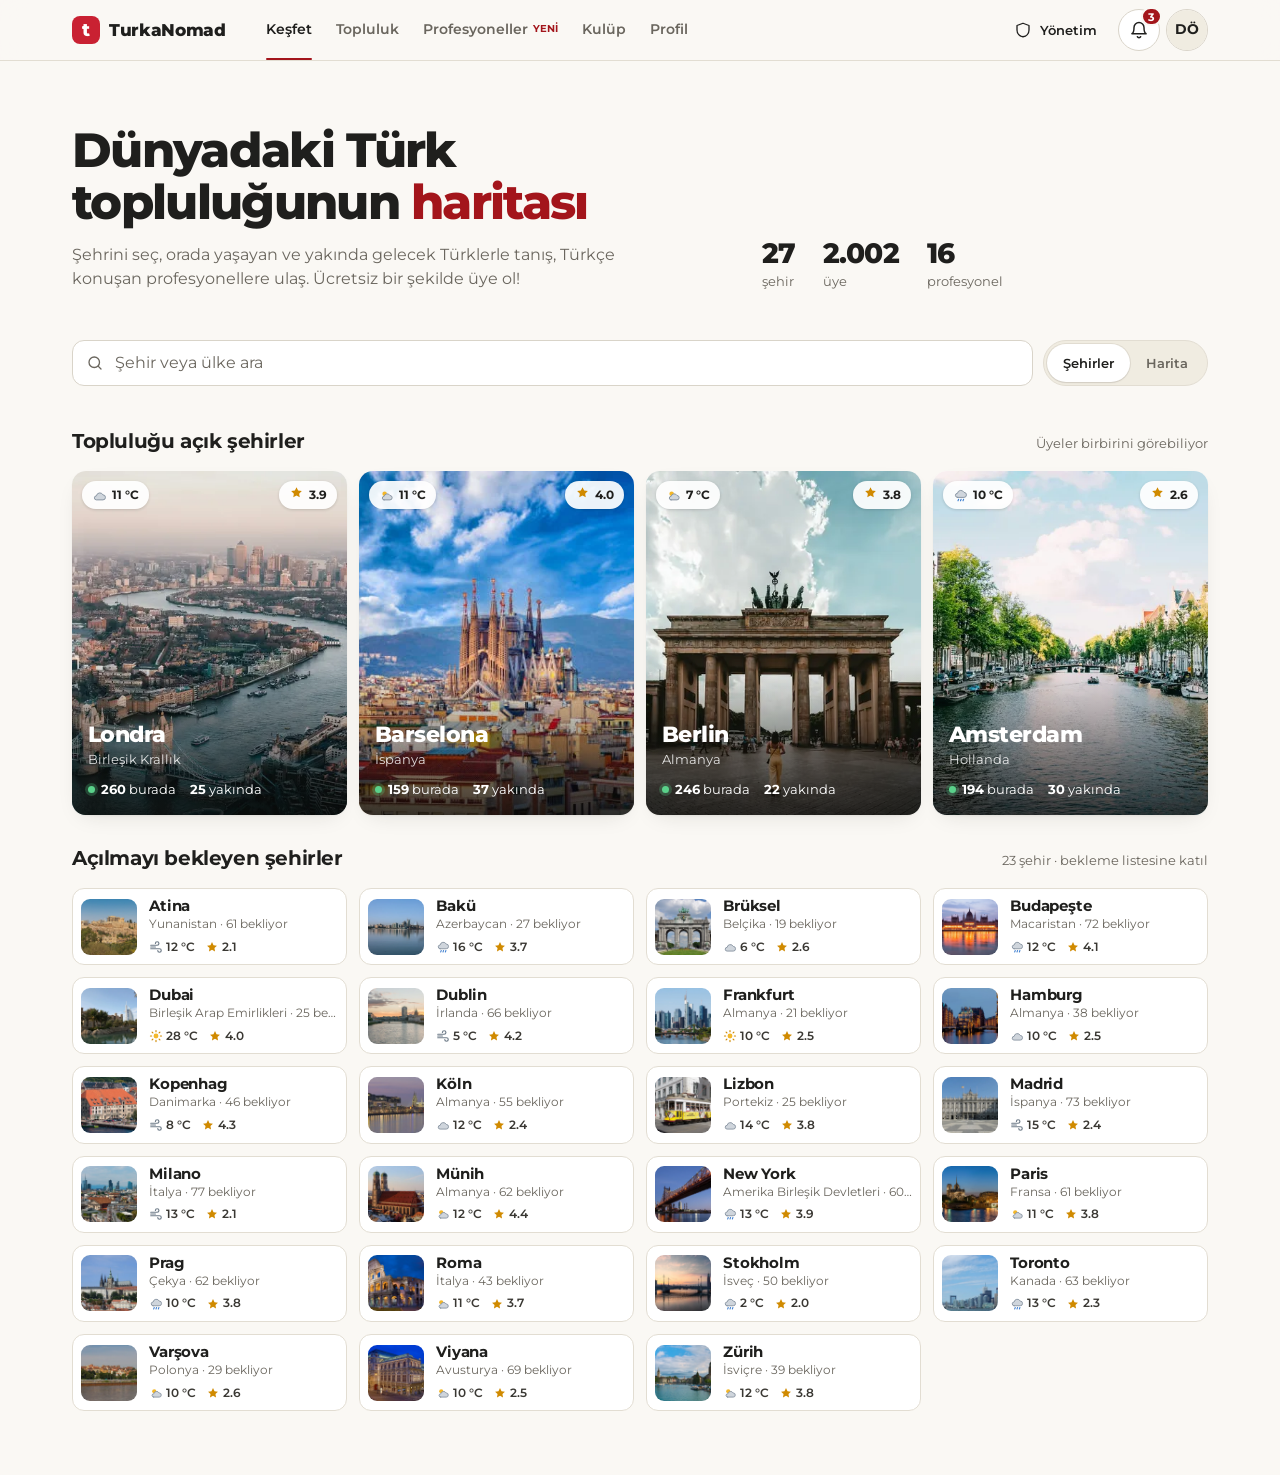
==== commit b77cc834: "turkanomad.com demo: move Seyahatler from the nav into Profil Co-Authored-By: Claude Opus 5.5 <norep" ====
--- a/demos/turkanomad-com/index.html
+++ b/demos/turkanomad-com/index.html
@@ -457,7 +457,7 @@
 @media (min-width:768px){.club-facts{grid-template-columns:1fr 1fr}}
 
 /* ---------- Bottom nav (mobile) ---------- */
-.bnav{position:fixed;inset:auto 0 0 0;z-index:30;display:grid;grid-template-columns:repeat(6,minmax(0,1fr));background:color-mix(in srgb,var(--paper) 92%,transparent);
+.bnav{position:fixed;inset:auto 0 0 0;z-index:30;display:grid;grid-template-columns:repeat(5,minmax(0,1fr));background:color-mix(in srgb,var(--paper) 92%,transparent);
   backdrop-filter:saturate(1.4) blur(14px);-webkit-backdrop-filter:saturate(1.4) blur(14px);border-top:1px solid var(--rule);padding-bottom:var(--safe-b)}
 .bnav a{min-height:58px;display:flex;flex-direction:column;align-items:center;justify-content:center;gap:3px;text-decoration:none;font-size:10.5px;font-weight:600;color:var(--muted);letter-spacing:-.01em;white-space:nowrap;
   -webkit-touch-callout:none;user-select:none;-webkit-user-select:none;transition:color .15s}
@@ -490,7 +490,6 @@
       <a href="#/kesfet" data-nav="kesfet">Keşfet</a>
       <a href="#/topluluk" data-nav="topluluk">Topluluk</a>
       <a href="#/profesyoneller" data-nav="profesyoneller">Profesyoneller<span class="new">YENİ</span></a>
-      <a href="#/seyahatler" data-nav="seyahatler">Seyahatler</a>
       <a href="#/kulup" data-nav="kulup">Kulüp</a>
       <a href="#/profil" data-nav="profil">Profil</a>
     </nav>
@@ -510,7 +509,6 @@
   <a href="#/kesfet" data-nav="kesfet"><svg class="ic" viewBox="0 0 24 24"><path d="M9 4 3 6v14l6-2 6 2 6-2V4l-6 2-6-2Z"/><path d="M9 4v14M15 6v14"/></svg>Keşfet</a>
   <a href="#/topluluk" data-nav="topluluk"><svg class="ic" viewBox="0 0 24 24"><circle cx="9" cy="8" r="3.5"/><path d="M2.5 20c.6-3.4 3.3-5.5 6.5-5.5s5.9 2.1 6.5 5.5"/><path d="M16 4.6a3.5 3.5 0 0 1 0 6.8M18 14.8c1.9.7 3.2 2.6 3.5 5.2"/></svg>Topluluk</a>
   <a href="#/profesyoneller" data-nav="profesyoneller"><svg class="ic" viewBox="0 0 24 24"><rect x="3" y="7" width="18" height="13" rx="2.5"/><path d="M8.5 7V5.5A1.5 1.5 0 0 1 10 4h4a1.5 1.5 0 0 1 1.5 1.5V7M3 12.5h18"/></svg>Uzmanlar</a>
-  <a href="#/seyahatler" data-nav="seyahatler"><svg class="ic" viewBox="0 0 24 24"><path d="M21 3 3 10.5l7 2.5 2.5 7L21 3Z"/><path d="m10 13 4.5-4.5"/></svg>Seyahatler</a>
   <a href="#/kulup" data-nav="kulup"><svg class="ic" viewBox="0 0 24 24"><path d="M12 3.5 14.6 9l5.9.6-4.4 4 1.3 5.9L12 16.5l-5.4 3 1.3-5.9-4.4-4L9.4 9 12 3.5Z"/></svg>Kulüp</a>
   <a href="#/profil" data-nav="profil"><svg class="ic" viewBox="0 0 24 24"><circle cx="12" cy="8" r="4"/><path d="M4 21c.8-4 4-6.5 8-6.5s7.2 2.5 8 6.5"/></svg>Profil</a>
 </nav>
@@ -659,7 +657,7 @@
 const main=$("#main");
 function route(){
   const [r="kesfet",a,b]=location.hash.replace(/^#\/?/,"").split("?")[0].split("/");
-  const navKey=r==="sehir"?(a&&b==="profesyoneller"?"profesyoneller":"kesfet"):r;
+  const navKey=r==="sehir"?(a&&b==="profesyoneller"?"profesyoneller":"kesfet"):r==="seyahatler"?"profil":r;
   $$("[data-nav]").forEach(el=>el.classList.toggle("on",el.dataset.nav===navKey));
   $$("[data-nav]").forEach(el=>el.dataset.nav===navKey?el.setAttribute("aria-current","page"):el.removeAttribute("aria-current"));
   const views={kesfet:vKesfet,sehir:()=>vCity(a,b),profesyoneller:()=>a==="kayit"?vSignup():vPros(a),topluluk:vTopluluk,seyahatler:vSeyahat,profil:vProfil,kulup:vKulup,yonetim:()=>vAdmin(a||"genel")};
@@ -970,7 +968,7 @@
     notify(`Kulüp bekleme listesine katıldın, sıran #${S.myWait.pos}`,"#/kulup","star");toast("Bekleme listesine katıldın");route()});
   $("#wlLeave")?.addEventListener("click",()=>{S.waitlist=S.waitlist.filter(x=>!x.mine);S.myWait=null;save();toast("Listeden çıktın");route()});
 };
-function vSeyahat(){return `<section class="wrap" style="max-width:760px"><div class="p-head"><div><h1>Planlarını yalnızca sen yönetirsin</h1>
+function vSeyahat(){return `<section class="wrap" style="max-width:760px"><a class="back" href="#/profil">${I.back}Profil</a><div class="p-head" style="padding-top:12px"><div><h1>Planlarını yalnızca sen yönetirsin</h1>
   <p>Gideceğin şehri ve tarihleri ekle. İstersen o şehirdeki doğrulanmış üyeler “Yakında gelecek” listesinde seni görür; istemezsen plan sana özel kalır.</p></div></div>
   <a class="btn primary" style="margin-top:20px" href="#/profil">Giriş yap / Üye ol</a></section>`}
 function vProfil(){return `<section class="wrap" style="max-width:760px">
@@ -983,7 +981,8 @@
   <div class="p-head"><div><h1>TurkaNomad ücretsiz</h1>
   <p>Üye ol, şehrini seç, kimlerin görebileceğini kendin belirle. Kayıt için gerçek adın ve soyadın, e-posta doğrulaman yeterli.</p></div></div>
   <div style="display:flex;gap:8px;flex-wrap:wrap;margin-top:20px"><a class="btn primary" href="#/profil">Giriş yap / Üye ol</a><a class="btn" href="#/profesyoneller/kayit">Profesyonel olarak kaydol</a></div>
-  <div class="lbox-grid" style="margin-top:20px"><a class="lbox" href="#/kulup"><span class="li">${I.star}</span><span class="lt">TurkaNomad Kulüp hakkında<small>Premium üyelik yakında · bekleme listesine katıl</small></span>${I.arrow}</a></div>
+  <div class="lbox-grid" style="margin-top:20px"><a class="lbox" href="#/seyahatler"><span class="li">${I.pin}</span><span class="lt">Seyahatlerim<small>Gideceğin şehri ve tarihleri ekle; kimin göreceğini sen seç</small></span>${I.arrow}</a>
+  <a class="lbox" href="#/kulup"><span class="li">${I.star}</span><span class="lt">TurkaNomad Kulüp hakkında<small>Premium üyelik yakında · bekleme listesine katıl</small></span>${I.arrow}</a></div>
   <div class="panel" style="margin-top:28px"><h2>Yönetici misin?</h2><p style="color:var(--muted);font-size:14px">Yönetim paneli yalnızca yönetici rolündeki hesaplara görünür. Bu demoda herkese açıktır.</p><a class="btn" style="margin-top:14px" href="#/yonetim">Yönetim paneline git</a></div></section>`}
 
 /* ===================== Admin ===================== */
@@ -1121,6 +1120,7 @@
      <label>${I.camera}${S.me.photo?"Fotoğrafı değiştir":"Profil fotoğrafı ekle"}<input type="file" accept="image/*" data-photo></label>
      ${S.me.photo?`<button type="button" data-photo-del>${I.trash}Fotoğrafı kaldır</button>`:""}
      <a href="#/profil">${I.user}Profilim</a>
+     <a href="#/seyahatler">${I.pin}Seyahatlerim</a>
      <a href="#/profesyoneller/kayit">${I.brief}Profesyonel başvurum</a>
      <a href="#/kulup">${I.star}Kulüp ${S.myWait?`<span class="badge" style="margin-left:auto">#${S.myWait.pos}</span>`:`<span class="badge warn" style="margin-left:auto">Yakında</span>`}</a>
      <a href="#/yonetim">${I.flag}Yönetim paneli</a>
